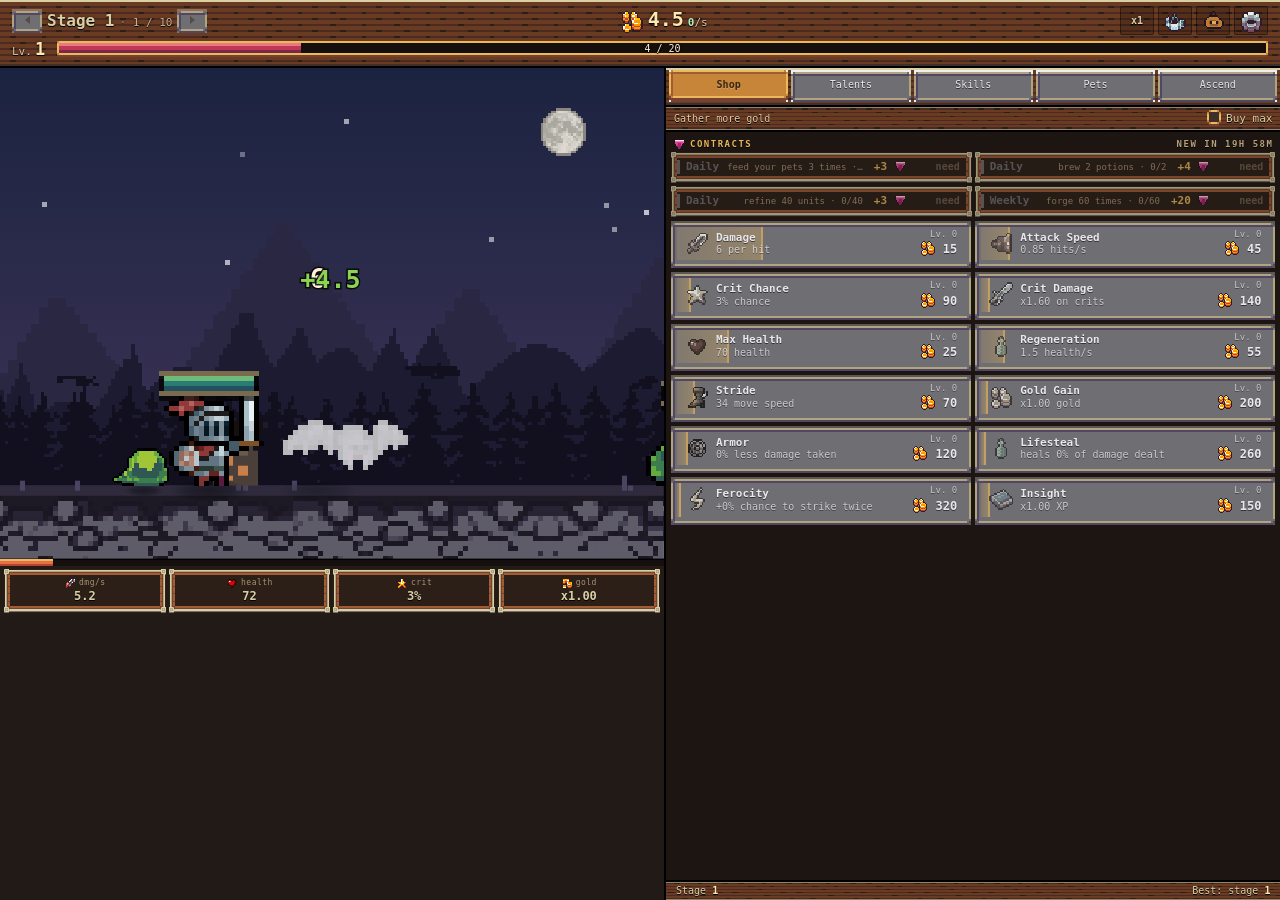
==== little-rpg.html @ afe4a7ee "The privacy policy tells the truth, and now it has a URL The old policy said "we have no servers, th" ====
<!DOCTYPE html>
<html lang="en">
<head>
<meta charset="utf-8">
<meta name="viewport" content="width=device-width, initial-scale=1, viewport-fit=cover, user-scalable=no">
<meta name="theme-color" content="#14121c">
<meta name="description" content="Idle RPG: the hero walks a straight line, kills on its own and clears stages while you buy upgrades, level up and spend skill points.">
<title>Little RPG</title>
<!-- Installable: the manifest names it, the worker keeps it playable with
     no signal. iOS reads its own tags rather than the manifest. -->
<meta name="apple-mobile-web-app-capable" content="yes">
<meta name="mobile-web-app-capable" content="yes">
<meta name="apple-mobile-web-app-status-bar-style" content="black-translucent">
<meta name="apple-mobile-web-app-title" content="Little RPG">
<script>
  // The single-file build runs from file://, where there are no service
  // workers and no manifest: registering there only prints an error at a
  // player who double-clicked an .html to play offline already.
  if ('serviceWorker' in navigator && location.protocol.startsWith('http')) {
    addEventListener('load', () => {
      navigator.serviceWorker.register('sw.js').catch(() => {});
    });
  }
</script>
<link rel="icon" href="[data-uri]" type="image/png">
<style>
/* ============================================================
   Little RPG, an idle auto-battler
   Three bands: UI (top) / Fight (arena) / tabbed panel

   The chrome is Mini Medieval art, not CSS pretending to be it:
   every card, strip, bar and node is a 9-sliced sprite from
   assets/ui/. The palette below is sampled straight out of those
   sprites, so borders and fills agree instead of clashing.
   ============================================================ */

:root {
  /* Mini Medieval palette, sampled from the sprites */
  --wood:      #a15c34;
  --wood-dk:   #764032;
  --wood-dkr:  #402e2b;
  --stone:     #6f6e72;
  --stud:      #aea47e;
  --cream:     #dacea4;
  --gold:      #ebb85b;
  --gold-dp:   #c78539;
  --red:       #e67146;
  --red-dp:    #b74132;
  --crimson:   #7a2849;
  --green:     #6dba79;
  --teal:      #2a7d75;
  --pink:      #e67a84;
  --lime:      #c9c03d;

  /* surfaces: dark end of the same warm ramp */
  --bg:        #221a16;
  --bg-deep:   #120e0c;
  --slate:     #1c1512;
  --slate-2:   #241b16;

  --ink:       #f2e6c8;
  --ink-dim:   #a89272;
  --ink-mute:  #6f5f4c;
  --ink-dark:  #3a2410;   /* text sitting on gold */

  /* pixel scale for the UI art (8px Mini Medieval sprites) */
  --px: 2;
}

* { box-sizing: border-box; margin: 0; padding: 0; }

html, body {
  height: 100%;
  overflow: hidden;
  background: var(--bg-deep);
  color: var(--ink);
  font-family: ui-monospace, "SF Mono", "Cascadia Mono", Menlo, Consolas, monospace;
  font-size: 14px;
  -webkit-text-size-adjust: 100%;
  -webkit-tap-highlight-color: transparent;
}

body { display: flex; justify-content: center; }

#app {
  display: flex;
  flex-direction: column;
  width: 100%;
  max-width: 460px;
  height: 100%;
  height: 100dvh;
  background: var(--bg);
  box-shadow: 0 0 0 1px #000, 0 0 60px #0008;
  overflow: hidden;
}

/* ============================================================
   How the Mini Medieval art is applied

   board.png   frame around every card, sliced 6/6/7/6 WITHOUT `fill`, so the
               element keeps its own background and only the frame and its
               corner studs come from the sprite. `round` tiles the plank
               seam down the rails instead of smearing it.
   button.png  buttons, sliced 3/3/4/3 WITH `fill`: the gold face is part of
               the sprite. button_disabled swaps in for the off state and
               button_pressed for :active.
   wood.png    seamless plank tile, 32px across and repeating every 3px down.
               Always laid under a dark scrim: the raw plank is a light tan
               and small cream text on it reads as mud.
   bar_track   hollow in the middle, so a bar scales to any height and the
               coloured fill sprite inside shows through.
   frame_gem   tree nodes; frame_lit is the same frame with the gems lit, for
               a node that is maxed.
   scroll.png  parchment, sliced 3/5/4/5 WITH `fill`, for explanatory text.

   Every rule below sets these inline rather than sharing a utility class,
   because --px (the pixel scale) differs per element and the border widths
   are derived from it.
   ============================================================ */

/* --- icons (Raven Fantasy strip, 32px each) --- */
.ico {
  --i: 0;
  --n: 96;
  display: inline-block;
  width: 16px;
  height: 16px;
  flex: none;
  background-image: url([data-uri]);
  background-size: calc(var(--n) * 16px) 16px;
  background-position: calc(var(--i) * -16px) 0;
  background-repeat: no-repeat;
  image-rendering: pixelated;
  vertical-align: -3px;
}
.ico--damage        { --i: 0; }
.ico--attack_speed  { --i: 1; }
.ico--crit          { --i: 2; }
.ico--crit_power    { --i: 3; }
.ico--gold          { --i: 4; }
.ico--health        { --i: 5; }
.ico--regen         { --i: 6; }
.ico--stride        { --i: 7; }
.ico--boss          { --i: 8; }
.ico--stage         { --i: 9; }
.ico--book          { --i: 10; }
.ico--shield        { --i: 11; }
.ico--orb           { --i: 12; }
.ico--crown         { --i: 13; }
.ico--torch         { --i: 14; }
.ico--dagger        { --i: 15; }
.ico--bag           { --i: 16; }
.ico--scout         { --i: 17; }
.ico--relic         { --i: 18; }
.ico--it_sword      { --i: 19; }
.ico--it_chest      { --i: 20; }
.ico--it_helm       { --i: 21; }
.ico--it_pants      { --i: 22; }
.ico--it_boot       { --i: 23; }
.ico--it_amulet     { --i: 24; }
.ico--it_ring       { --i: 25; }
.ico--dust          { --i: 26; }
.ico--gear          { --i: 27; }
.ico--bolt          { --i: 28; }
.ico--ore           { --i: 29; }
.ico--bar           { --i: 30; }
.ico--pick          { --i: 31; }
.ico--axe           { --i: 32; }
.ico--rod           { --i: 33; }
.ico--log           { --i: 34; }
.ico--plank         { --i: 35; }
.ico--fish          { --i: 36; }
.ico--gem           { --i: 37; }
.ico--shop          { --i: 38; }
/* the farm and the kitchen, generated in PixelLab and appended to the strip */
.ico--seedling      { --i: 39; }
.ico--hoe           { --i: 40; }
.ico--crate         { --i: 41; }
.ico--cookpot       { --i: 42; }
.ico--stew          { --i: 43; }
.ico--pie           { --i: 44; }
.ico--rations       { --i: 45; }
.ico--jam           { --i: 46; }
/* the night sky, same origin */
.ico--luna          { --i: 47; }
.ico--mercury       { --i: 48; }
.ico--venus         { --i: 49; }
.ico--mars          { --i: 50; }
.ico--jupiter       { --i: 51; }
.ico--saturn        { --i: 52; }
.ico--uranus        { --i: 53; }
.ico--neptune       { --i: 54; }
.ico--telescope     { --i: 55; }
/* the charted constellations */
.ico--sword         { --i: 56; }
.ico--plough        { --i: 57; }
.ico--owl           { --i: 58; }
.ico--anvilstars    { --i: 59; }
.ico--chalice       { --i: 60; }
.ico--river         { --i: 61; }
.ico--twins         { --i: 62; }
.ico--crownstars    { --i: 63; }
/* the jewels and the parade's fitted pieces, one face each */
.ico--jewel_haste   { --i: 64; }
.ico--jewel_plenty  { --i: 65; }
.ico--jewel_springs { --i: 66; }
.ico--jewel_study   { --i: 67; }
.ico--jewel_midas   { --i: 68; }
.ico--jewel_cinders { --i: 69; }
.ico--jewel_tithes  { --i: 70; }
.ico--jewel_echoes  { --i: 71; }
.ico--jewel_crucible{ --i: 72; }
.ico--jewel_feast   { --i: 73; }
.ico--arm_gelhelm   { --i: 74; }
.ico--arm_wingbands { --i: 75; }
.ico--arm_monocle   { --i: 76; }
.ico--arm_collar    { --i: 77; }
.ico--arm_ashcrown  { --i: 78; }
.ico--arm_ribcuirass{ --i: 79; }
.ico--arm_lanterncage{ --i: 80; }
.ico--arm_muzzle    { --i: 81; }
.ico--arm_furnacedoor{ --i: 82; }
.ico--arm_horncaps  { --i: 83; }
.ico--arm_goggles   { --i: 84; }
.ico--arm_pauldrons { --i: 85; }
.ico--arm_honeypot  { --i: 86; }
.ico--arm_buckler   { --i: 87; }
.ico--arm_gauntlets { --i: 88; }
.ico--arm_ironhat   { --i: 89; }
.ico--arm_hornguard { --i: 90; }
.ico--arm_ovenmitts { --i: 91; }
.ico--arm_visor     { --i: 92; }
.ico--arm_harness   { --i: 93; }
.ico--arm_cowl      { --i: 94; }
.ico--arm_coinvest  { --i: 95; }

.ico--lg { width: 24px; height: 24px; background-size: calc(var(--n) * 24px) 24px; background-position: calc(var(--i) * -24px) 0; }
.ico--sm { width: 12px; height: 12px; background-size: calc(var(--n) * 12px) 12px; background-position: calc(var(--i) * -12px) 0; vertical-align: -2px; }

/* ============================================================
   UI: top band, a wooden shelf
   ============================================================ */
.hud {
  flex: none;
  position: relative;
  padding: 3px 8px 4px;
  padding-top: calc(3px + env(safe-area-inset-top));
  display: flex;
  flex-direction: column;
  gap: 2px;
  background-color: var(--wood);
  background-image: linear-gradient(#00000059, #00000059), url([data-uri]);
  background-size: auto, calc(32px * var(--px)) calc(6px * var(--px));
  image-rendering: pixelated;
  box-shadow: inset 0 2px 0 var(--cream), inset 0 -2px 0 var(--wood-dkr);
  border-bottom: 2px solid #000;
}
/* everything written on wood gets a hard shadow so it stays legible */
.hud, .hud * { text-shadow: 0 1px 0 #000, 0 0 3px #0009; }

.hud__row {
  display: flex;
  align-items: center;
  justify-content: space-between;
  gap: 8px;
}

.hud__stage {
  display: flex;
  align-items: center;
  gap: 3px;
}

/* One line, not a stack: "Stage 27 · 3/10". The stack was a whole HUD row. */
.hud__stage-label {
  display: flex;
  align-items: baseline;
  gap: 5px;
  min-width: 0;
  line-height: 1.1;
}
.hud__stage-name {
  font-size: 12px;
  font-weight: 700;
  color: var(--cream);
  white-space: nowrap;
}
.hud__stage-name.is-boss { color: #ffc7b0; }
.hud__stage-sub { font-size: 9px; color: #e2c9a5; opacity: .85; white-space: nowrap; }
.hud__stage-sub::before { content: '· '; opacity: .6; }

/* The steppers are real pack buttons, not glyphs floating on the wood. The
   arrow is drawn with borders rather than typed: U+25B6 renders as a tofu
   box in some monospace stacks, and a shape that small cannot survive a
   font fallback. */
.stepper {
  --px: 2;
  display: grid;
  place-items: center;
  width: 26px;
  height: 21px;
  padding: 0;
  border: 0;
  cursor: pointer;
  border-style: solid;
  border-width: calc(var(--px) * 3px) calc(var(--px) * 3px) calc(var(--px) * 4px);
  border-image-source: url([data-uri]);
  border-image-slice: 3 3 4 3 fill;
  border-image-repeat: stretch;
  image-rendering: pixelated;
}
.stepper::before {
  content: '';
  width: 0;
  height: 0;
  border-top: 4px solid transparent;
  border-bottom: 4px solid transparent;
}
.stepper--prev::before { border-right: 5px solid var(--ink-dark); }
.stepper--next::before { border-left: 5px solid var(--ink-dark); }
.stepper:disabled { border-image-source: url([data-uri]); cursor: default; }
.stepper:disabled::before { opacity: .45; }
.stepper:not(:disabled):active {
  transform: translateY(1px);
  border-image-source: url([data-uri]);
}

/* Gold is the number that runs the game: it keeps the size, and the rate
   sits beside it instead of under it. The stack was the other HUD row. */
.purse {
  display: flex;
  align-items: baseline;
  gap: 4px;
  line-height: 1.05;
  min-width: 0;
}
.purse .ico { align-self: center; }
.purse__now {
  font-size: 15px;
  font-weight: 700;
  color: #ffe9ae;
}
.purse__rate { font-size: 9px; color: #e2c9a5; white-space: nowrap; }
.purse__rate b { color: #b8f0bd; font-weight: 700; }

/* The gem purse doubles as the door to its shop, so it is a button rather
   than a readout. It wears .fed as well, which is the HUD's chip shape, and
   only adds what a button needs: a hit area and a press. Flat on the wood on
   purpose, because a framed button up here would compete with the steppers. */
.gems {
  flex: none;
  padding: 1px 4px 2px;
  font: inherit;
  font-size: 9px;
  color: #ff9ed2;
  cursor: pointer;
  background: #0003;
  border: 1px solid #0006;
  border-radius: 2px;
}
.gems:active { transform: translateY(1px); }

/* A keystone: the node at the end of a branch that wanted the whole branch.
   Gold rail and a lit frame, so it reads as a destination rather than one
   more rung. */
.node--key {
  border-image-source: url([data-uri]);
  box-shadow: 0 0 0 1px #ebb85b55, 0 0 10px #ebb85b22;
}
.node--key.is-locked { box-shadow: none; opacity: .55; }

/* --- gem shop --- */
.wares { display: grid; gap: 6px; }
.ware {
  --px: 1;
  display: grid;
  grid-template-columns: 26px 1fr auto;
  align-items: center;
  gap: 7px;
  padding: 5px 7px 6px;
  font: inherit;
  text-align: left;
  color: var(--ink);
  cursor: pointer;
  background: #2b1f18;
  border-style: solid;
  border-width: calc(var(--px) * 6px) calc(var(--px) * 6px) calc(var(--px) * 7px);
  border-image-source: url([data-uri]);
  border-image-slice: 6 6 7 6;
  border-image-repeat: round;
  image-rendering: pixelated;
}
.ware__name { font-size: 11px; font-weight: 700; color: var(--cream); }
/* What it hands over, filled in live: an hour of gold is a number, not a
   promise, and the number is the only honest way to price it. */
.ware__what { font-size: 9px; line-height: 1.3; color: var(--ink-dim); }
.ware__cost {
  display: flex;
  align-items: center;
  gap: 2px;
  font-size: 11px;
  font-weight: 700;
  color: var(--ink-mute);
  white-space: nowrap;
}
.ware.can-buy .ware__cost { color: #ff9ed2; }
.ware:disabled { cursor: default; opacity: .65; }
.ware:not(:disabled):active { transform: translateY(1px); }

/* Two icon buttons top right: the store, and the gear. Flat on the wood like
   the gem purse -- a framed button up here would compete with the stage
   steppers, and there are only so many things allowed to shout. */
.hud__tools { display: flex; align-items: center; gap: 4px; flex: none; }
.hud__btn {
  display: grid;
  place-items: center;
  width: 26px;
  height: 22px;
  padding: 0;
  border: 1px solid #0006;
  border-radius: 2px;
  background: #0003;
  cursor: pointer;
}
.hud__btn[hidden] { display: none; }
.hud__btn:active { transform: translateY(1px); }
.hud__btn .ico { opacity: .92; }

/* experience bar */
.hud__row--xp { gap: 6px; }
.hud__lvl {
  display: flex;
  align-items: baseline;
  gap: 3px;
  font-size: 9px;
  color: #e2c9a5;
  white-space: nowrap;
}
.hud__lvl b { color: #ffe9ae; font-size: 13px; font-weight: 700; }

.xpbar {
  --px: 2;
  position: relative;
  flex: 1 1 auto;
  height: 11px;
  border-style: solid;
  border-width: calc(var(--px) * 1px) calc(var(--px) * 1px) calc(var(--px) * 2px);
  border-image-source: url([data-uri]);
  border-image-slice: 1 1 2 1;
  border-image-repeat: stretch;
  background: #150f0d;
  image-rendering: pixelated;
}
.xpbar__fill {
  height: 100%;
  width: 0;
  background-image: url([data-uri]);
  background-size: 100% 100%;
  image-rendering: pixelated;
  transition: width .2s linear;
}
.xpbar__text {
  position: absolute;
  inset: 0;
  display: grid;
  place-items: center;
  font-size: 8px;
  color: #ffeede;
  text-shadow: 0 1px 0 #000, 0 0 3px #000;
}

/* ============================================================
   FIGHT: arena
   ============================================================ */
.arena {
  position: relative;
  flex: none;
  height: 28%;
  min-height: 136px;
  background: #0b0a11;
  border-bottom: 2px solid #000;
  overflow: hidden;
}

#stage {
  display: block;
  width: 100%;
  height: 100%;
  image-rendering: pixelated;
  image-rendering: crisp-edges;
}

/* stage progress runs edge to edge along the floor of the arena */
.arena__progress {
  position: absolute;
  left: 0; right: 0; bottom: 0;
  height: 7px;
  background: #150f0d;
  box-shadow: inset 0 1px 0 #000, 0 -1px 0 #0006;
}
.arena__progress-fill {
  height: 100%;
  width: 0;
  background-image: url([data-uri]);
  background-size: 100% 100%;
  image-rendering: pixelated;
  transition: width .18s linear;
}
.arena__progress-fill.is-boss { background-image: url([data-uri]); }

.arena__boss {
  --px: 1;
  position: absolute;
  top: 6px;
  left: 50%;
  transform: translateX(-50%);
  display: flex;
  align-items: center;
  gap: 4px;
  padding: 2px 6px 3px;
  font-size: 12px;
  font-weight: 700;
  color: #ffdccd;
  text-shadow: 0 1px 0 #000;
  background: #2a1210ee;
  border-style: solid;
  border-width: calc(var(--px) * 6px) calc(var(--px) * 6px) calc(var(--px) * 7px);
  border-image-source: url([data-uri]);
  border-image-slice: 6 6 7 6;
  border-image-repeat: round;
  image-rendering: pixelated;
}
.arena__boss[hidden] { display: none; }

.arena__toast {
  --px: 1;
  position: absolute;
  top: 38%;
  left: 50%;
  transform: translate(-50%, -50%);
  padding: 3px 10px 4px;
  font-size: 12px;
  font-weight: 700;
  letter-spacing: .5px;
  color: var(--cream);
  text-shadow: 0 1px 0 #000;
  background: #1a120eee;
  border-style: solid;
  border-width: calc(var(--px) * 6px) calc(var(--px) * 6px) calc(var(--px) * 7px);
  border-image-source: url([data-uri]);
  border-image-slice: 6 6 7 6;
  border-image-repeat: round;
  image-rendering: pixelated;
  pointer-events: none;
  animation: toast .9s ease-out;
  white-space: nowrap;
}
.arena__toast[hidden] { display: none; }
.arena__toast.is-bad { color: #ffbba6; }
@keyframes toast {
  0%   { opacity: 0; transform: translate(-50%, -30%) scale(.9); }
  15%  { opacity: 1; transform: translate(-50%, -50%) scale(1); }
  75%  { opacity: 1; }
  100% { opacity: 0; }
}

/* ============================================================
   Tabbed panel
   ============================================================ */
.panel {
  flex: 1 1 auto;
  min-height: 0;
  display: flex;
  flex-direction: column;
  background: var(--slate);
}

/* The tab row is a wooden shelf holding four pack buttons. */
.tabs {
  flex: none;
  display: grid;
  grid-auto-flow: column;
  /* minmax(max-content, 1fr), NOT 1fr: a 1fr implicit column keeps its
     min-content floor, so eight tabs in a 340px panel OVERFLOWED the row
     and clipped "Ascend" off the screen. With the floor spelled out the
     wide panel still shares space evenly, and the narrow one scrolls
     sideways instead of amputating its last two tabs. */
  grid-auto-columns: minmax(max-content, 1fr);
  overflow-x: auto;
  overscroll-behavior-x: contain;
  scrollbar-width: none;
  gap: 3px;
  padding: 2px 3px 3px;
  background-color: var(--wood);
  background-image: linear-gradient(#00000059, #00000059), url([data-uri]);
  background-size: auto, calc(32px * var(--px)) calc(6px * var(--px));
  image-rendering: pixelated;
  box-shadow: inset 0 2px 0 var(--cream), inset 0 -2px 0 var(--wood-dkr);
  border-bottom: 2px solid #000;
}
.tab {
  --px: 2;
  position: relative;
  padding: 2px 1px 3px;
  border: 0;
  font: inherit;
  font-size: 9px;
  letter-spacing: 0;
  color: #e9e6ef;
  text-shadow: 0 1px 0 #0009;
  cursor: pointer;
  border-style: solid;
  border-width: calc(var(--px) * 3px) calc(var(--px) * 3px) calc(var(--px) * 4px);
  border-image-source: url([data-uri]);
  border-image-slice: 3 3 4 3 fill;
  border-image-repeat: stretch;
  image-rendering: pixelated;
}
.tab[hidden] { display: none; }
.tab.is-on {
  color: var(--ink-dark);
  font-weight: 700;
  text-shadow: 0 1px 0 #fff3;
  border-image-source: url([data-uri]);
}
.tab.is-on:active { transform: translateY(1px); border-image-source: url([data-uri]); }
.tab:not(.is-on):active { transform: translateY(1px); }

.pip {
  display: inline-block;
  width: 5px;
  height: 5px;
  margin-left: 4px;
  background: var(--red);
  box-shadow: 0 0 0 1px #000, 0 0 5px var(--red);
  vertical-align: 2px;
  animation: pulse 1.6s ease-in-out infinite;
}
.pip[hidden] { display: none; }
.pip--gold { background: var(--gold); box-shadow: 0 0 0 1px #000, 0 0 5px var(--gold); }
@keyframes pulse { 50% { opacity: .3; } }

/* On a tab or a segment the pip rides the corner instead of the text. Inline
   it costs 9px of label, which is the difference between a five-button row
   holding one line and growing to two on a 360px phone. */
.tab .pip, .segmented button .pip {
  position: absolute;
  /* Up on the frame itself, clear of the text zone: six tabs squeeze the
     label right up to the corner, and a pip inside the face would sit on
     the last letter of "Talents" at 360px. Negative top only: sideways it
     stays inside the box, or it would count as horizontal overflow. */
  top: -4px;
  right: 1px;
  width: 4px;
  height: 4px;
  margin: 0;
  vertical-align: 0;
}

.pane {
  display: none;
  flex: 1 1 auto;
  min-height: 0;
  flex-direction: column;
}
.pane.is-on { display: flex; }

/* section headers ride on a thin plank */
.pane__head {
  flex: none;
  display: flex;
  align-items: center;
  justify-content: space-between;
  gap: 8px;
  padding: 3px 8px 4px;
  background-color: var(--wood);
  background-image: linear-gradient(#00000059, #00000059), url([data-uri]);
  background-size: auto, calc(32px * var(--px)) 100%;
  background-repeat: repeat, repeat-x;
  image-rendering: pixelated;
  border-bottom: 2px solid #000;
}
.pane__head, .pane__head * { text-shadow: 0 1px 0 #000; }
.pane__hint { font-size: 10px; color: #e2c9a5; }
.pane__points { font-size: 11px; color: var(--cream); white-space: nowrap; margin-left: auto; }
.pane__head .link[hidden] { display: none; }
.pane__points b { color: #ffe9ae; }
.pane__points.is-relic b { color: #ffe9ae; }

/* explanatory text sits on the parchment scroll from the pack */
.pane__detail {
  --px: 2;
  flex: none;
  margin: 4px 5px 0;
  padding: 3px 9px 4px;
  font-size: 10px;
  line-height: 1.3;
  color: #4a3316;
  border-style: solid;
  border-width: calc(var(--px) * 3px) calc(var(--px) * 5px) calc(var(--px) * 4px);
  border-image-source: url([data-uri]);
  border-image-slice: 3 5 4 5 fill;
  border-image-repeat: stretch;
  image-rendering: pixelated;
}
.pane__detail b { color: #2e1d07; }

.toggle {
  display: flex;
  align-items: center;
  gap: 5px;
  font-size: 11px;
  color: var(--cream);
  cursor: pointer;
  user-select: none;
}
/* real pack checkbox instead of the browser's */
.toggle input {
  appearance: none;
  -webkit-appearance: none;
  width: 14px;
  height: 16px;
  margin: 0;
  flex: none;
  background-image: url([data-uri]);
  background-size: 100% 100%;
  background-repeat: no-repeat;
  image-rendering: pixelated;
  cursor: pointer;
}
.toggle input:checked { background-image: url([data-uri]); }

.segmented { display: flex; gap: 3px; min-width: 0; }
/* seven skills: the switch wraps to a second row where one will not hold */
#skill-switch { flex-wrap: wrap; }
/* The switches that carry three or four segments share the header with a
   points readout and a link, so they share the tighter button too. */
#skill-switch, #tree-switch { flex: 1 1 auto; }
#skill-switch button, #tree-switch button { flex: 1 1 0; min-width: 0; padding: 2px 2px 3px; font-size: 9px; }
.segmented button {
  --px: 2;
  position: relative;
  padding: 2px 9px 3px;
  border: 0;
  font: inherit;
  font-size: 10px;
  color: #e9e6ef;
  text-shadow: 0 1px 0 #0009;
  cursor: pointer;
  border-style: solid;
  border-width: calc(var(--px) * 3px) calc(var(--px) * 3px) calc(var(--px) * 4px);
  border-image-source: url([data-uri]);
  border-image-slice: 3 3 4 3 fill;
  border-image-repeat: stretch;
  image-rendering: pixelated;
}
.segmented button.is-on {
  color: var(--ink-dark);
  font-weight: 700;
  text-shadow: 0 1px 0 #fff3;
  border-image-source: url([data-uri]);
}

/* Stat strip: four studded plaques. Deliberately NOT on wood, because the
   tab row right above it already is, and three plank bands stacked read as
   noise. Dark here lets the plaques read as plaques. */
/* Portrait keeps the old three-band stack exactly: `display: contents` means
   the wrapper is not a box at all and the arena and statbar are still direct
   children of #app. Landscape turns it into the left column. */
.stage-col { display: contents; }

.statbar {
  --px: 1;
  flex: none;
  display: grid;
  grid-template-columns: repeat(4, 1fr);
  gap: 3px;
  padding: 3px 4px 4px;
  background: var(--slate-2);
  border-bottom: 2px solid #000;
}
.statbar > div {
  padding: 2px 1px 3px;
  text-align: center;
  min-width: 0;
  background: #2b1f18;
  border-style: solid;
  border-width: calc(var(--px) * 6px) calc(var(--px) * 6px) calc(var(--px) * 7px);
  border-image-source: url([data-uri]);
  border-image-slice: 6 6 7 6;
  border-image-repeat: round;
  image-rendering: pixelated;
}
.statbar dt {
  display: flex;
  align-items: center;
  justify-content: center;
  gap: 3px;
  font-size: 8px;
  letter-spacing: .5px;
  color: var(--ink-dim);
  white-space: nowrap;
}
.statbar dd {
  font-size: 12px;
  font-weight: 700;
  color: var(--cream);
  text-shadow: 0 1px 0 #000;
  white-space: nowrap;
  overflow: hidden;
  text-overflow: ellipsis;
}

/* --- tab 1: upgrade shop --- */
.shop {
  flex: 1 1 auto;
  min-height: 0;
  overflow-y: auto;
  overscroll-behavior: contain;
  -webkit-overflow-scrolling: touch;
  list-style: none;
  padding: 4px 5px;
  display: grid;
  gap: 4px;
  align-content: start;
}

/* --- the cosmos: a sky you scroll sideways --------------------------- */
/* Each catalog is one row of card portraits joined by little arrows;
   overflow-x is the point -- the sky is wider than any panel. */
.skyline {
  display: flex;
  align-items: center;
  gap: 2px;
  overflow-x: auto;
  padding: 10px 6px 12px;
  scrollbar-width: thin;
  scrollbar-color: var(--wood-dk) transparent;
}
.skyline::-webkit-scrollbar { height: 6px; }
.skyline::-webkit-scrollbar-thumb { background: var(--wood-dk); }
/* display:flex beats the UA's [hidden] rule; say it explicitly */
.skyline[hidden] { display: none; }

.pcard {
  flex: 0 0 auto;
  width: 126px;
  display: grid;
  justify-items: center;
  gap: 3px;
  padding: 9px 6px 7px;
  font: inherit;
  color: var(--ink);
  cursor: pointer;
  background: #171322;   /* night sky behind the portrait */
  border-style: solid;
  border-width: 6px 6px 7px;
  border-image-source: url([data-uri]);
  border-image-slice: 6 6 7 6;
  border-image-repeat: round;
  image-rendering: pixelated;
}
.pcard:not(:disabled):active { transform: translateY(1px); }
.pcard.is-watching { background: #221c31; }
.pcard.is-done { cursor: default; }
.pcard.is-locked { cursor: default; filter: grayscale(.8); opacity: .55; }

/* The portrait: the same icon strip, blown up to 64px and kept pixelated.
   Rides the .ico var(--i)/var(--n) machinery at a bigger cell. */
.pbody {
  width: 64px;
  height: 64px;
  background-size: calc(var(--n) * 64px) 64px;
  background-position: calc(var(--i) * -64px) 0;
}
.pcard__name { font-size: 11px; font-weight: 700; color: var(--accent, var(--cream)); }
.pcard__what {
  font-size: 9px;
  color: var(--ink-dim);
  text-align: center;
  min-height: 22px;
}
.pcard__meter { width: 100%; height: 3px; background: #150f0d; }
.pcard__meter i { display: block; height: 100%; width: 0%; background: var(--accent, var(--gold)); }
.pcard__state { font-size: 10px; font-weight: 700; color: var(--ink-mute); white-space: nowrap; }
.pcard.is-watching .pcard__state { color: var(--gold); }
.pcard.is-done .pcard__state { color: #6dba79; }

.pcard__link { flex: 0 0 auto; padding: 0 3px; font-weight: 700; color: #b9a17a; }

/* The speed toggle wears its state as its label: x1 quiet, x2/x3 gold. */
.hud__btn--speed {
  width: auto;
  min-width: 26px;
  padding-inline: 4px;
  font: inherit;
  font-size: 10px;
  font-weight: 700;
  color: var(--cream);
}
.hud__btn--speed.is-on { color: var(--gold); }

/* The contract board rides at the top of the shop list and scrolls with it.
   The shop turns multi-column on wide panels, so anything that is not an
   upgrade row must span the whole track list -- as a plain cell it becomes
   the widest thing in column one and squeezes every other column. */
.quests { display: grid; gap: 4px; grid-column: 1 / -1; }
.sect--quests { display: flex; align-items: center; gap: 4px; margin: 2px 2px 0; }
.quests__next { margin-left: auto; font-style: normal; font-size: 9px; color: #b9a17a; }
.quest.is-done { opacity: .55; }

/* A path card carries four trade-off clauses; two abreast clips them, so
   the list stays one column even where .keys goes to two. */
#path-list { grid-template-columns: 1fr; }
.pathrow { grid-template-columns: auto minmax(0, 1fr) 46px; }
.pathrow .key__what { white-space: normal; }

/* Contract and enchant rows carry sentences where the keys carry counts:
   the text cell takes the slack and ellipsizes, because `auto` would size
   the column to the sentence and stretch the whole shop past the panel. */
.quest, .ench { grid-template-columns: auto minmax(0, 1fr) auto 46px; }
.quest .key__what, .ench .key__what { overflow: hidden; text-overflow: ellipsis; }

/* Shelf headers: the six upgrades a rebirth unlocks (and the three an
   awakening does) announce where they came from. Hidden with their shelf. */
.shop__shelf {
  grid-column: 1 / -1;
  margin-top: 4px;
  font-size: 9px;
  font-weight: 700;
  letter-spacing: .08em;
  text-transform: uppercase;
  color: #b9a17a;
  border-bottom: 1px solid #00000055;
  padding: 2px 2px 3px;
}
.shop__shelf[hidden] { display: none; }

/* Upgrade button: 9-sliced from the pack, on the thin frame (--px:2) so more
   rows fit without losing the pack's look. */
.up {
  --px: 2;
  position: relative;
  display: grid;
  grid-template-columns: 24px 1fr auto;
  align-items: center;
  gap: 7px;
  width: 100%;
  padding: 2px 8px 3px;
  text-align: left;
  font: inherit;
  color: var(--ink-dark);
  cursor: pointer;
  overflow: hidden;
  border-style: solid;
  border-width: calc(var(--px) * 3px) calc(var(--px) * 3px) calc(var(--px) * 4px);
  border-image-source: url([data-uri]);
  border-image-slice: 3 3 4 3 fill;
  border-image-repeat: stretch;
  image-rendering: pixelated;
}
.up:active:not(:disabled) {
  transform: translateY(1px);
  border-image-source: url([data-uri]);
}
.up:disabled {
  cursor: default;
  color: #eae7ee;
  text-shadow: 0 1px 0 #00000088;
  border-image-source: url([data-uri]);
}
.up:disabled .up__effect { opacity: .75; }
.up:focus-visible { outline: 2px solid var(--gold); outline-offset: 2px; }

/* How far off the next level is. Without it a grey row only says "no", and
   you cannot tell whether that means one second or two minutes. */
.up__meter {
  position: absolute;
  inset: 0;
  width: 0;
  background: linear-gradient(90deg, #ebb85b26, #ebb85b4d);
  border-right: 2px solid #ebb85b99;
  transition: width .25s ease-out;
  pointer-events: none;
}
.up:not(:disabled) .up__meter { display: none; }

.up__icon, .up__body, .up__buy { position: relative; }

.up__icon { width: 24px; height: 24px; display: grid; place-items: center; }
.up:disabled .up__icon { filter: grayscale(.85) opacity(.7); }

.up__body { min-width: 0; }
.up__name {
  display: block;
  font-size: 11px;
  font-weight: 700;
  line-height: 1.25;
  white-space: nowrap;
  overflow: hidden;
  text-overflow: ellipsis;
}
.up__effect {
  display: block;
  font-size: 10px;
  line-height: 1.15;
  opacity: .8;
  white-space: nowrap;
  overflow: hidden;
  text-overflow: ellipsis;
}

.up__buy { text-align: right; line-height: 1.25; flex: none; }
.up__lvl { display: block; font-size: 9px; opacity: .72; }
.up__cost { display: block; font-size: 12px; font-weight: 700; white-space: nowrap; }
.up--max .up__cost { color: #4b3a12; }

/* Best power per coin among what is affordable. The star sits next to the
   name so it does not fight the level, which lives in the opposite corner. */
.up--best .up__name::before {
  content: '★ ';
  color: #7a4f05;
  text-shadow: 0 0 6px #fff6;
}
.up--best { box-shadow: 0 0 0 1px #fff5, 0 0 10px -2px var(--gold); }

/* little pop on purchase */
.up.is-bought { animation: bought .32s ease-out; }
@keyframes bought {
  0%   { filter: brightness(1.6) saturate(1.3); transform: scale(1.015); }
  100% { filter: none; transform: none; }
}

/* --- tab 2: trees --- */
.tree-scroll {
  flex: 1 1 auto;
  overflow-y: auto;
  overscroll-behavior: contain;
  -webkit-overflow-scrolling: touch;
  padding: 4px 5px 10px;
  /* NOT min-height: 0. A tree shares its pane with panels that pin their own
     height, and as the only flexible child it swallows every shortfall. This
     floor is what guarantees the branch headers plus a whole first node stay
     reachable; whatever sits above it has to yield instead. */
  min-height: 132px;
}
.tree-scroll[hidden] { display: none; }

/* Nodes are the pack's gem frames: empty is the plain gold frame, invested
   lights the gems, full swaps to the bright frame. */
.node {
  --px: 1;
  position: relative;
  width: 100%;
  display: flex;
  flex-direction: column;
  align-items: center;
  gap: 1px;
  padding: 1px;
  background: #241b16;
  font: inherit;
  color: var(--ink-dim);
  cursor: pointer;
  border-style: solid;
  border-width: calc(var(--px) * 6px) calc(var(--px) * 6px) calc(var(--px) * 7px);
  border-image-source: url([data-uri]);
  border-image-slice: 6 6 7 6;
  border-image-repeat: stretch;
  image-rendering: pixelated;
  filter: saturate(.35) brightness(.8);
}
.node__rank {
  font-size: 9px;
  font-weight: 700;
  color: var(--ink-mute);
}

/* invested */
.node.is-ranked {
  background: #33251a;
  color: var(--ink);
  filter: none;
}
.node.is-ranked .node__rank { color: var(--gold); }
.node.is-full {
  background: #3d2c1c;
  border-image-source: url([data-uri]);
}
.node.is-full .node__rank::after { content: ' ✓'; }

/* affordable right now, pulses gently to draw the eye */
.node.can-buy { filter: none; animation: nodeGlow 1.8s ease-in-out infinite; }
@keyframes nodeGlow {
  50% { box-shadow: 0 0 12px -3px var(--accent); }
}

/* locked */
.node:disabled { cursor: default; }
.node.is-locked { opacity: .4; filter: grayscale(1) brightness(.7); }
.node.is-locked .ico { filter: grayscale(1); }

.node__cost {
  display: block;
  font-size: 9px;
  color: var(--gold);
  white-space: nowrap;
}
.node:disabled .node__cost { color: var(--ink-mute); }

/* --- the talent web ---
   A lattice, not a list. The nodes are a CSS grid and the wires are one SVG
   stretched over the same box; the track sizes and the wire coordinates both
   come from the weights in skilltree.js, which is the only reason a wire
   lands on a node centre at every size. Do not size a track here. */
.web {
  position: relative;
  display: grid;
  /* grid-template-columns/rows are set from the data, in buildWeb() */
  /* Both bounds scale with how wide the web actually is (`--w`, in track
     units): a cell has to stay wider than the 24px icon plus its frame, and
     a four-wide web should not be stretched to the width of a seven-wide
     one. Under the floor it scrolls sideways rather than shrinking into
     confetti. Height is taken from the pane when the pane has it, and
     scrolls when it does not. */
  --w: 7.8;
  width: 100%;
  min-width: calc(var(--w) * 40px);
  max-width: calc(var(--w) * 78px);
  height: 100%;
  /* 176, and it is arithmetic rather than taste: five rows weighted
     1/.72/1/.72/1 put a lane row at 39.6px, a node is capped to its cell, and
     the .8 frame leaves 29px inside for a 24px icon. Under this the icon
     starts eating its own frame. */
  min-height: 176px;
  max-height: 470px;
  /* `margin: auto` and not `align-items: center` on the scroller: centring a
     flex item that overflows makes its top unreachable, and a web that does
     not fit is exactly when you need to scroll to the top of it. */
  margin: auto;
}
.tree-scroll { display: flex; overflow-x: auto; }

.web__wires {
  position: absolute;
  inset: 0;
  z-index: 0;
  width: 100%;
  height: 100%;
  pointer-events: none;
}
/* Unlit, but not invisible: the shape of the web is the information, and a
   road you have not walked still has to read as a road. */
.web__wire {
  stroke: #55402c;
  stroke-width: 3;
  stroke-linecap: round;
}
/* one end bought: a door you can walk through next */
.web__wire.is-open { stroke: #8d6f45; }
/* both ends bought: a road you have already travelled */
.web__wire.is-on {
  stroke: var(--gold);
  stroke-width: 4;
  filter: drop-shadow(0 0 3px #ebb85b);
}

.web__lane {
  --accent: var(--gold);
  align-self: center;
  justify-self: center;
  max-width: 100%;
  overflow: hidden;
  font-size: 8px;
  font-weight: 700;
  letter-spacing: .5px;
  text-transform: uppercase;
  text-align: center;
  color: var(--accent);
  text-shadow: 0 1px 0 #000, 0 0 4px #000;
}

.node--web {
  /* A thinner frame: at web sizes the 6px one ate the icon. */
  --px: .8;
  position: relative;
  z-index: 1;
  place-self: center;
  width: min(100%, 62px);
  height: min(100%, 62px);
  justify-content: center;
  gap: 0;
  padding: 0;
}
/* The count rides ON the frame instead of under the icon: stacking them cost
   a row of height the third lane needed. */
.node--web .node__rank,
.node--web .node__cost {
  position: absolute;
  left: 50%;
  transform: translateX(-50%);
  padding: 0 2px;
  font-size: 8px;
  line-height: 1.35;
  white-space: nowrap;
  background: #14100dd9;
  box-shadow: 0 0 0 1px #00000080;
}
.node--web .node__rank { bottom: -1px; }
/* Relics and souls have a price as well as a count. One rides each rail. */
.node--web .node__cost { top: -1px; }
/* A crossing is the price of changing lanes, so it should not read as one
   more rung of the lane it happens to sit beside: smaller, and its own
   colour. */
.node--cross {
  --accent: #9d8fb8;
  width: min(100%, 46px);
  height: min(100%, 46px);
}
.node--cross .ico--lg {
  width: 16px; height: 16px;
  background-size: calc(var(--n) * 16px) 16px;
  background-position: calc(var(--i) * -16px) 0;
}
.node--cross.is-ranked .node__rank { color: #c9b8e0; }

/* --- tab 3: gathering skills --- */
.skillbar {
  flex: none;
  display: flex;
  align-items: center;
  gap: 8px;
  padding: 4px 8px;
  background: var(--slate-2);
  border-bottom: 2px solid #000;
}
.skillbar .xpbar { flex: 1 1 auto; height: 15px; }
.skillbar .pane__points { margin: 0; font-size: 10px; }
.equip[hidden] { display: none; }
.stock[hidden], .mine-tools[hidden] { display: none; }

/* Smithing has no line and no tool, so the panel shows what it does to the
   forge instead of a sack of resources. */
/* The Skills pane stacks a panel and a tree in one flex column, and the tree
   used to be the only flexible child, so it absorbed every shortfall: on
   Smithing the workshop pinned 209px of keys and odds and squeezed the tree
   to 44px, three branch headers with no reachable node and points sitting
   unspent. The rule now is the other way round. Panels above the tree yield
   first and scroll themselves; the tree keeps a floor nothing can squeeze it
   under. */
.workshop {
  flex: 0 1 auto;
  min-height: 0;
  overflow-y: auto;
  overscroll-behavior: contain;
  display: grid;
  gap: 5px;
  padding: 5px;
  align-content: start;
}
.workshop[hidden] { display: none; }
.workshop .odds { border-top: 0; border-radius: 0; }
.workshop .facts { --px: 1; }
.foot-note {
  flex: none;
  padding: 4px 10px 6px;
  font-size: 10px;
  line-height: 1.35;
  color: var(--ink-dim);
  background: var(--slate-2);
}
.foot-note b { color: var(--gold); }
/* Section label. The keys list is the one thing in this panel you act on,
   and unlabelled under a stats table nobody found it. */
.sect {
  display: flex;
  align-items: center;
  gap: 5px;
  font-size: 9px;
  font-weight: 700;
  letter-spacing: 1.5px;
  text-transform: uppercase;
  color: var(--gold);
  text-shadow: 0 1px 0 #000;
  margin: 2px 2px -2px;
}
.keys { display: grid; gap: 3px; }
.keys[hidden] { display: none; }
/* Four stones with full bills do not share a row: the id outranks the
   wide-panel two-column rule on purpose. */
#jewel-list { grid-template-columns: 1fr; }
.key { grid-template-columns: auto 1fr auto 44px; --ore: var(--gold); }
.key__what { font-size: 9px; color: var(--ink-dim); text-align: right; white-space: nowrap; }
.key .ore__have b { color: var(--gold); }

/* Contextual action pinned to the floor of the arena. It sits above the
   progress bar because it is the one thing in the arena you can press. */
.arena__act {
  position: absolute;
  left: 0; right: 0;
  bottom: 11px;
  display: flex;
  justify-content: center;
  gap: 6px;
  pointer-events: none;
}
.arena__act[hidden] { display: none; }
.act-btn {
  --px: 2;
  pointer-events: auto;
  padding: 3px 12px 4px;
  border: 0;
  font: inherit;
  font-size: 11px;
  font-weight: 700;
  letter-spacing: .5px;
  color: var(--ink-dark);
  text-shadow: 0 1px 0 #fff3;
  cursor: pointer;
  white-space: nowrap;
  border-style: solid;
  border-width: calc(var(--px) * 3px) calc(var(--px) * 3px) calc(var(--px) * 4px);
  border-image-source: url([data-uri]);
  border-image-slice: 3 3 4 3 fill;
  border-image-repeat: stretch;
  image-rendering: pixelated;
  animation: actIn .25s ease-out;
}
.act-btn[hidden] { display: none; }
.act-btn:active { transform: translateY(1px); border-image-source: url([data-uri]); }
.act-btn--out {
  color: #e9e6ef;
  text-shadow: 0 1px 0 #0009;
  border-image-source: url([data-uri]);
}
/* The bet button: same chrome, blood in the letters. */
.act-btn--blood {
  color: #7a1d24;
  text-shadow: 0 1px 0 #ffffff33;
}
@keyframes actIn {
  from { opacity: 0; transform: translateY(4px); }
}

/* The equip button is the whole tradeoff of slice 2, so it gets to look like
   a decision: gold and raised when it is a choice, sunken when it is already
   in your hand. */
.equip {
  --px: 2;
  flex: none;
  display: flex;
  align-items: center;
  gap: 5px;
  padding: 3px 8px 4px;
  border: 0;
  font: inherit;
  font-size: 10px;
  font-weight: 700;
  color: var(--ink-dark);
  text-shadow: 0 1px 0 #fff3;
  cursor: pointer;
  white-space: nowrap;
  border-style: solid;
  border-width: calc(var(--px) * 3px) calc(var(--px) * 3px) calc(var(--px) * 4px);
  border-image-source: url([data-uri]);
  border-image-slice: 3 3 4 3 fill;
  border-image-repeat: stretch;
  image-rendering: pixelated;
}
.equip:not(:disabled):active { transform: translateY(1px); border-image-source: url([data-uri]); }
.equip.is-on {
  cursor: default;
  color: #e9e6ef;
  text-shadow: 0 1px 0 #0009;
  border-image-source: url([data-uri]);
}

/* Well Fed, in the HUD next to the level. */
.fed {
  display: flex;
  align-items: center;
  gap: 3px;
  font-size: 9px;
  color: #b8f0bd;
  white-space: nowrap;
}
.fed[hidden] { display: none; }
.fed b { font-size: 11px; font-weight: 700; }
.xpbar__fill--ore { background-image: url([data-uri]); }

/* One row per ore: what is in the sack, what it smelts to, and the button
   that does it. The left rail carries the ore's own colour, the same way a
   forge slot carries its rarity. */
/* Yields before the tree does, same rule as .workshop above it. */
.stock {
  flex: 0 1 auto;
  min-height: 0;
  overflow-y: auto;
  overscroll-behavior: contain;
  display: grid;
  gap: 3px;
  padding: 4px 5px 0;
  align-content: start;
}
.ore {
  --ore: var(--stone);
  --px: 1;
  position: relative;
  display: grid;
  grid-template-columns: 1fr auto auto 46px;
  align-items: center;
  gap: 8px;
  padding: 2px 6px 3px 9px;
  font: inherit;
  color: var(--ink);
  cursor: pointer;
  background: #2b1f18;
  border-style: solid;
  border-width: calc(var(--px) * 6px) calc(var(--px) * 6px) calc(var(--px) * 7px);
  border-image-source: url([data-uri]);
  border-image-slice: 6 6 7 6;
  border-image-repeat: round;
  image-rendering: pixelated;
}
.ore[hidden] { display: none; }
.ore::before {
  content: '';
  position: absolute;
  left: 0; top: 2px; bottom: 2px;
  width: 3px;
  background: var(--ore);
}
.ore__name { font-size: 11px; font-weight: 700; color: var(--ore); text-align: left; }
.ore__have { font-size: 11px; color: var(--ink-dim); white-space: nowrap; }
.ore__have b { color: var(--cream); font-weight: 700; margin-left: 3px; }
/* The right-hand word: a verb on the benches, the rate on the ledger. */
.ore__smelt {
  font-size: 10px;
  font-weight: 700;
  text-align: right;
  color: var(--ink-mute);
}
.ore.can-smelt .ore__smelt { color: var(--gold); }
.ore:disabled { cursor: default; opacity: .7; }
.ore:not(:disabled):active { transform: translateY(1px); }
/* The stock list is a ledger, not a bench: nothing here takes a tap. */
.ore--ledger { cursor: default; }
.ore--ledger:active { transform: none; }

/* The expedition desk: three pickers, a send, and the pets on the road. */
.trips { display: flex; flex-direction: column; gap: 5px; padding: 5px; min-height: 0; overflow-y: auto; }
.trips[hidden] { display: none; }
.trips select {
  flex: 1 1 0;
  min-width: 0;
  padding: 3px 4px;
  font: inherit;
  font-size: 10px;
  color: var(--cream);
  background: #241a14;
  border: 1px solid #4a3626;
  border-radius: 3px;
}
.trips select:focus-visible { outline: 2px solid var(--gold); }
#trip-go { flex: 0 0 auto; }

/* The bestiary wears its subjects' own faces, pixel for pixel. */
.hunt__thumb {
  width: 18px;
  height: 18px;
  vertical-align: -5px;
  margin-right: 2px;
  image-rendering: pixelated;
}

/* Same story one level down: the name cell of an armor row has to be
   allowed to shrink, or it sets the width of the whole two-column list. */
#petarmor-list .ore { grid-template-columns: minmax(0, 1fr) auto auto 46px; }
#petarmor-list .ore__name { overflow: hidden; white-space: nowrap; text-overflow: ellipsis; }

/* The piece on top, its wearer under it, neither allowed to tangle. */
.armor__who {
  display: block;
  font-size: 9px;
  font-style: normal;
  font-weight: 400;
  color: var(--ink-dim);
}

.mine-tools { flex: none; padding: 4px 5px; }
.mine-tools .slot { grid-template-columns: 26px 1fr auto; }
.mine-tools .slot__cost .ico { margin-right: 2px; }
.mine-tools .slot__cost { display: flex; align-items: center; gap: 6px; font-size: 10px; }

/* --- tab 5: pets --- */
.pets {
  flex: 1 1 auto;
  min-height: 0;
  overflow-y: auto;
  overscroll-behavior: contain;
  padding: 5px;
  display: grid;
  gap: 5px;
  align-content: start;
}
/* A pet is a studded board like an ore row; the accent rail is its colour
   and the thumbnail is the pack sprite itself, not an icon standing in. */
.pet {
  --accent: var(--stone);
  --px: 1;
  position: relative;
  display: grid;
  grid-template-columns: 30px 1fr auto;
  align-items: center;
  gap: 7px;
  padding: 4px 6px 5px 10px;
  background: #2b1f18;
  border-style: solid;
  border-width: calc(var(--px) * 6px) calc(var(--px) * 6px) calc(var(--px) * 7px);
  border-image-source: url([data-uri]);
  border-image-slice: 6 6 7 6;
  border-image-repeat: round;
  image-rendering: pixelated;
}
.pet::before {
  content: '';
  position: absolute;
  left: 0; top: 2px; bottom: 2px;
  width: 3px;
  background: var(--accent);
}
.pet.is-locked { opacity: .55; }
.pet.is-locked .pet__thumb { filter: grayscale(1) brightness(.6); }

.pet__thumb { width: 26px; height: 26px; image-rendering: pixelated; }
.pet__body { min-width: 0; }
.pet__name {
  display: block;
  font-size: 11px;
  font-weight: 700;
  color: var(--accent);
  text-shadow: 0 1px 0 #000;
  white-space: nowrap;
  overflow: hidden;
  text-overflow: ellipsis;
}
.pet__name em { font-style: normal; font-size: 9px; color: var(--cream); margin-left: 4px; }
.pet__effect {
  display: block;
  font-size: 9px;
  line-height: 1.25;
  color: var(--ink-dim);
}
.pet__effect b { color: var(--cream); }

.pet__feed { justify-content: center; font-size: 9px; padding: 2px 6px 3px; }
.pet__feed[hidden] { display: none; }
.pet__feed:disabled { cursor: default; }
.pet__fish { opacity: .8; }
.pet__feed.can-buy { animation: nodeGlow 1.8s ease-in-out infinite; }

/* Feed on top, walk below: the whole action column stays one tap wide.
   The fitted piece is FORGED on the forge tab, where the bars live. */
.pet__acts { display: flex; flex-direction: column; gap: 2px; align-items: stretch; }
.pet__walk { justify-content: center; font-size: 9px; padding: 2px 6px 3px; }
.pet__walk[hidden] { display: none; }
.pet__walk:disabled { cursor: default; }
.pet__walk.is-on { color: var(--gold); }

/* --- the Hall of Ancestors: pet boards wearing a ghost --- */
/* The portrait is the hero's own idle frame, tinted in code; the glow and
   the translucency are what read as "spirit" rather than "another knight". */
.spirit__thumb {
  opacity: .82;
  filter: drop-shadow(0 0 3px var(--accent));
}
.spirit.is-locked .spirit__thumb { filter: grayscale(1) brightness(.5); }
.spirit__locked { display: block; }
.spirit__locked[hidden] { display: none; }

/* The receipt under the chore: what the kept row pays right now. */
.spirit__gain { display: block; color: var(--accent); }
.spirit__gain[hidden] { display: none; }

/* A native select, dressed like the boards around it. Native on purpose:
   the picker a phone opens for it beats anything hand-rolled here. */
.spirit__task {
  display: block;
  max-width: 100%;
  margin-top: 1px;
  font: inherit;
  font-size: 10px;
  color: var(--cream);
  background: #201826;
  border: 1px solid #4a4258;
  border-radius: 4px;
  padding: 2px 4px;
}
.spirit__task[hidden] { display: none; }
.spirit__task:focus-visible { outline: 2px solid var(--accent); }

.spirit__up[hidden] { display: none; }

/* --- Omniscience: the ledger inside the Cosmos tab --- */
.omni {
  flex: 1 1 auto;
  min-height: 0;
  overflow-y: auto;
  overscroll-behavior: contain;
  align-content: start;
}
.omni[hidden] { display: none; }
.omni-row { cursor: default; grid-template-columns: auto minmax(0, 1fr) auto 44px; }
.omni-row .key__what { overflow: hidden; text-overflow: ellipsis; white-space: nowrap; }
.omni-row .ore__smelt { color: var(--gold); }
/* the little word that says "this is a record, not your pocket" */
.omni__tag { font-weight: 400; color: var(--ink-dim); font-size: 9px; }

/* --- the boards: three leagues, two ladders, one modal --- */
.segmented--ranks { margin: 4px 0 2px; }
.segmented--ranks button { flex: 1 1 0; min-width: 0; }
/* the league this save competes in wears gold even when not selected */
.segmented--ranks button.is-mine:not(.is-on) { color: var(--gold); }

.ranklist { display: grid; gap: 2px; margin: 6px 0; }
.rank {
  display: grid;
  grid-template-columns: 30px minmax(0, 1fr) auto;
  gap: 6px;
  align-items: center;
  font-size: 11px;
  padding: 3px 6px;
  background: #0003;
  border-radius: 3px;
}
.rank b { color: var(--gold); }
.rank__name { overflow: hidden; text-overflow: ellipsis; white-space: nowrap; }
.rank__value { color: var(--cream); white-space: nowrap; }
.rank.is-me { outline: 1px solid var(--gold); background: #3a2d17; }
.rank--empty { grid-template-columns: 1fr; text-align: center; color: var(--ink-dim); }

.rank-name {
  flex: 1 1 auto;
  min-width: 0;
  font: inherit;
  font-size: 11px;
  color: var(--cream);
  background: #201826;
  border: 1px solid #4a4258;
  border-radius: 4px;
  padding: 3px 6px;
}
.rank-name:focus-visible { outline: 2px solid var(--gold); }

/* --- tab 4: forge --- */
.forge {
  flex: 1 1 auto;
  min-height: 0;
  overflow-y: auto;
  overscroll-behavior: contain;
  list-style: none;
  padding: 4px 5px;
  display: grid;
  gap: 4px;
  align-content: start;
}

/* Each slot is a studded board; the rarity shows as a colour bar down the
   left edge and in the item name, so the frame stays the pack's. */
.slot {
  --px: 1;
  --rar: var(--stone);
  position: relative;
  display: grid;
  grid-template-columns: 26px 1fr auto;
  align-items: center;
  gap: 8px;
  width: 100%;
  padding: 2px 6px 3px 9px;
  text-align: left;
  font: inherit;
  color: var(--ink);
  cursor: pointer;
  background: #2b1f18;
  border-style: solid;
  border-width: calc(var(--px) * 6px) calc(var(--px) * 6px) calc(var(--px) * 7px);
  border-image-source: url([data-uri]);
  border-image-slice: 6 6 7 6;
  border-image-repeat: round;
  image-rendering: pixelated;
}
.slot::before {
  content: '';
  position: absolute;
  left: 0; top: 2px; bottom: 2px;
  width: 3px;
  background: var(--rar);
  box-shadow: 0 0 6px -1px var(--rar);
}
.slot:active:not(:disabled) { transform: translateY(1px); }
.slot:disabled { cursor: default; opacity: .6; }
.slot:focus-visible { outline: 2px solid var(--gold); outline-offset: 2px; }

.slot__name {
  display: block;
  font-size: 11px;
  font-weight: 700;
  text-shadow: 0 1px 0 #000;
}
.slot__name em {
  font-style: normal;
  font-size: 9px;
  color: var(--rar);
  margin-left: 5px;
}
.slot__effect { display: block; font-size: 10px; color: var(--ink-dim); }
.slot--empty .slot__effect { opacity: .6; }

.slot__cost {
  font-size: 11px;
  font-weight: 700;
  color: var(--cream);
  white-space: nowrap;
}
.slot:disabled .slot__cost { color: var(--ink-mute); }
.slot--maxed .slot__cost { color: var(--gold); }

/* glow when a new item lands */
.slot.is-new { animation: forged .6s ease-out; }
@keyframes forged {
  0%   { box-shadow: 0 0 0 0 var(--rar); filter: brightness(1.8); }
  100% { box-shadow: 0 0 0 14px transparent; filter: none; }
}

.odds {
  flex: none;
  display: grid;
  /* One row of however many rarities there are. It was `repeat(5, 1fr)`,
     which wrapped the moment Mythic joined the ladder. */
  grid-auto-flow: column;
  grid-auto-columns: 1fr;
  padding: 3px 4px 4px;
  gap: 3px;
  background-color: var(--wood);
  background-image: linear-gradient(#00000059, #00000059), url([data-uri]);
  background-size: auto, calc(32px * var(--px)) 100%;
  background-repeat: repeat, repeat-x;
  image-rendering: pixelated;
  border-top: 2px solid #000;
}
.odds > div { padding: 2px 1px 3px; background: #1f1712cc; text-align: center; box-shadow: 0 0 0 1px #00000066; }
.odds dt { font-size: 8px; color: var(--ink-dim); }
.odds dd { font-size: 10px; font-weight: 700; text-shadow: 0 1px 0 #000; }

/* --- tab 5: ascension (rebirth and awaken share the layout) --- */
.prestige {
  flex: 1 1 auto;
  min-height: 0;
  overflow-y: auto;
  overscroll-behavior: contain;
  padding: 8px 10px 12px;
  display: flex;
  flex-direction: column;
  gap: 8px;
}
.prestige[hidden] { display: none; }

.prestige__gain {
  --px: 1;
  display: flex;
  align-items: center;
  gap: 10px;
  padding: 6px 10px 7px;
  background: #2b1f18;
  border-style: solid;
  border-width: calc(var(--px) * 6px) calc(var(--px) * 6px) calc(var(--px) * 7px);
  border-image-source: url([data-uri]);
  border-image-slice: 6 6 7 6;
  border-image-repeat: round;
  image-rendering: pixelated;
}
.prestige__gain strong {
  font-size: 22px;
  color: var(--gold);
  text-shadow: 0 1px 0 #000;
}
.prestige__gain.is-empty strong { color: var(--ink-mute); }
.prestige__gain small {
  display: block;
  font-size: 10px;
  color: var(--ink-dim);
}

/* Souls read violet, the dust family: the layer above the relic gold. The
   empty grey still wins, so a dead awaken button does not glow. */
.prestige__gain--soul:not(.is-empty) strong { color: #c79ae8; }
#asc-souls b { color: #e0bcff; }

.facts {
  --px: 1;
  display: grid;
  grid-template-columns: 1fr 1fr;
  gap: 4px;
}
.facts > div {
  padding: 2px 6px 3px;
  background: #2b1f18;
  border-style: solid;
  border-width: calc(var(--px) * 6px) calc(var(--px) * 6px) calc(var(--px) * 7px);
  border-image-source: url([data-uri]);
  border-image-slice: 6 6 7 6;
  border-image-repeat: round;
  image-rendering: pixelated;
}
.facts dt { font-size: 9px; color: var(--ink-dim); }
.facts dd { font-size: 13px; font-weight: 700; color: var(--cream); text-shadow: 0 1px 0 #000; }

.prestige__note {
  font-size: 10px;
  line-height: 1.5;
  color: var(--ink-dim);
}
.prestige__note b { color: var(--cream); }

.big-btn {
  --px: 3;
  width: 100%;
  padding: 9px 10px 10px;
  font: inherit;
  font-size: 14px;
  font-weight: 700;
  letter-spacing: 1px;
  color: var(--ink-dark);
  text-shadow: 0 1px 0 #fff3;
  cursor: pointer;
  border-style: solid;
  border-width: calc(var(--px) * 3px) calc(var(--px) * 3px) calc(var(--px) * 4px);
  border-image-source: url([data-uri]);
  border-image-slice: 3 3 4 3 fill;
  border-image-repeat: stretch;
  image-rendering: pixelated;
}
.big-btn:active:not(:disabled) {
  transform: translateY(1px);
  border-image-source: url([data-uri]);
}
.big-btn:disabled {
  cursor: default;
  color: #eae7ee;
  text-shadow: 0 1px 0 #00000066;
  border-image-source: url([data-uri]);
}

/* what the relics already bought; hidden when there are none */
.perks[hidden] { display: none; }
.perks h3 {
  font-size: 9px;
  letter-spacing: 1.5px;
  text-transform: uppercase;
  color: var(--ink-dim);
  margin-bottom: 6px;
}
.perks ul {
  list-style: none;
  display: grid;
  gap: 3px;
}
.perks li {
  display: flex;
  align-items: center;
  gap: 6px;
  padding: 3px 7px;
  font-size: 10px;
  color: var(--ink-dim);
  background: #241b16;
  border-left: 3px solid var(--gold-dp);
  box-shadow: 0 0 0 1px #00000088;
}
.perks li b { color: var(--gold); margin-left: auto; }

/* Feats: lifetime marks on the Ascend tab. Rows echo the perks list. */
.featlist {
  list-style: none;
  display: grid;
  gap: 3px;
}
.featlist li {
  display: grid;
  grid-template-columns: auto 1fr auto;
  align-items: baseline;
  gap: 6px;
  padding: 4px 7px;
  font-size: 10px;
  color: var(--ink-dim);
  background: #241b16;
  border-left: 3px solid var(--stone);
  box-shadow: 0 0 0 1px #00000088;
}
.featlist li.is-done { border-left-color: var(--gold); }
.featlist__name { font-weight: 700; color: var(--cream); white-space: nowrap; }
.featlist li.is-done .featlist__name { color: var(--gold); }
.featlist__desc { min-width: 0; }
.featlist__desc b { color: var(--cream); }
.featlist__mark { white-space: nowrap; color: var(--ink-mute); }
.featlist li.is-done .featlist__mark { color: var(--gold); }

/* --- footer --- */
.foot {
  flex: none;
  display: flex;
  align-items: center;
  justify-content: space-between;
  padding: 3px 10px 4px;
  padding-bottom: calc(4px + env(safe-area-inset-bottom));
  font-size: 10px;
  color: var(--cream);
  text-shadow: 0 1px 0 #000;
  background-color: var(--wood);
  background-image: linear-gradient(#00000059, #00000059), url([data-uri]);
  background-size: auto, calc(32px * var(--px)) 100%;
  background-repeat: repeat, repeat-x;
  image-rendering: pixelated;
  border-top: 2px solid #000;
}
.foot b { color: #ffe9ae; }
.link {
  border: 0;
  background: none;
  font: inherit;
  font-size: 10px;
  color: var(--cream);
  text-decoration: underline;
  cursor: pointer;
}
.link:hover { color: #ffe9ae; }

/* Erase everything lives next to prestige: destructive, not a shortcut. */
.link--danger {
  align-self: center;
  margin-top: 4px;
  color: #7a4a44;
  text-shadow: none;
}
.link--danger:hover { color: var(--red); }

/* --- quiet scrollbars --- */
.shop, .tree-scroll, .prestige, .forge { scrollbar-width: thin; scrollbar-color: var(--wood-dk) transparent; }
.shop::-webkit-scrollbar, .tree-scroll::-webkit-scrollbar,
.prestige::-webkit-scrollbar, .forge::-webkit-scrollbar { width: 6px; }
.shop::-webkit-scrollbar-thumb, .tree-scroll::-webkit-scrollbar-thumb,
.prestige::-webkit-scrollbar-thumb, .forge::-webkit-scrollbar-thumb { background: var(--wood-dk); }

/* --- options modal --- */
.modal {
  position: fixed;
  inset: 0;
  z-index: 9;
  display: grid;
  place-items: center;
  background: #000000a8;
}
.modal[hidden] { display: none; }
.modal__box {
  --px: 1;
  display: flex;
  flex-direction: column;
  gap: 8px;
  width: min(320px, calc(100vw - 32px));
  max-height: min(480px, calc(100dvh - 48px));
  padding: 10px;
  background: #241b16;
  border-style: solid;
  border-width: calc(var(--px) * 6px) calc(var(--px) * 6px) calc(var(--px) * 7px);
  border-image-source: url([data-uri]);
  border-image-slice: 6 6 7 6;
  border-image-repeat: round;
  image-rendering: pixelated;
}
.modal__box .sect { margin: 0; }
.modal__scroll {
  flex: 1 1 auto;
  min-height: 0;
  overflow-y: auto;
  overscroll-behavior: contain;
  display: grid;
  gap: 8px;
  padding: 2px;
  scrollbar-width: thin;
  scrollbar-color: var(--wood-dk) transparent;
}
.opt-row {
  display: flex;
  align-items: center;
  justify-content: space-between;
  gap: 8px;
  font-size: 11px;
  color: var(--ink);
}
.opt-row.toggle { flex-direction: row-reverse; }
.opt-row--buttons { justify-content: stretch; }
.opt-row--buttons .equip { flex: 1 1 0; justify-content: center; text-align: center; }
.opt-note { font-size: 9px; line-height: 1.35; color: var(--ink-dim); }
.opt-note--legal { margin-top: 8px; text-align: center; }
.opt-note--legal a { color: var(--ink-dim); }
.opt-note--legal a:hover { color: var(--gold); }

/* The import pane: a real box the save can land in whole, because native
   prompt dialogs vanish inside Android webviews and truncate long pastes. */
.import-pane { display: grid; gap: 6px; margin-top: 6px; }
.import-pane textarea {
  width: 100%;
  min-height: 56px;
  resize: vertical;
  padding: 6px 8px;
  font: inherit;
  font-size: 10px;
  line-height: 1.4;
  color: var(--cream);
  background: #241a14;
  border: 1px solid #4a3626;
  border-radius: 4px;
}
.import-pane textarea:focus-visible { outline: 2px solid var(--gold); }
.import-pane[hidden] { display: none; }
#lang-switch button { padding: 2px 10px 3px; }

/* --- loading --- */
.loading {
  position: fixed;
  inset: 0;
  display: grid;
  place-items: center;
  background: var(--bg-deep);
  color: var(--ink-dim);
  font-size: 12px;
  letter-spacing: 3px;
  z-index: 10;
  transition: opacity .25s;
}
.loading.is-done { opacity: 0; pointer-events: none; }

/* --- tweaks by screen width --- */
/* Five tabs on a 320px phone: the longest label would otherwise run under
   its own corner pip. Dropping a point buys the clearance without letting
   the row wrap, which costs 10px of panel. */

/* --- tweaks by screen height --- */
@media (min-height: 720px) {
  .arena { height: 30%; }
}
/* Six tabs at 320px leave ~38px of face per button; "Talents" needs the
   whole of it. One step down keeps every label on one line. */
@media (max-width: 355px) {
  .tab { font-size: 8px; letter-spacing: -0.2px; }
  /* Six rarities across 304px leaves ~47px a column, and "Legendary" at 8px
     needs 43 of them before padding. One step down keeps the row intact. */
  .odds dt { font-size: 7px; }
}

@media (max-height: 600px) {
  .arena { height: 31%; min-height: 128px; }
  /* Its top margin is 4px the pane does not have to give down here. */
  .pane__detail { min-height: 0; margin-top: 0; }
  /* On a pane this short the full floor no longer fits alongside the panels
     that cannot shrink. Measured, not guessed: raising it to 140 so a whole
     web fitted made the SKILLS pane itself scroll -- a scroller inside a
     scroller, which is worse than the web scrolling on its own. The skills
     pane spends 173px on its tool bar, stock row and detail line before the
     web starts; on a 360px-tall screen there is nothing left to take.
     (Under 480px this whole tradeoff is replaced: see the block below.) */
  .tree-scroll { min-height: 88px; }
  .skillbar { padding: 3px 8px; }
  .mine-tools { padding: 3px 5px; }
}

/* ============================================================
   Landscape phones: the panel on a diet

   A phone turned sideways is 320-430px TALL, and chrome drawn for a 700px
   column reads gigantic there: every button wears 6-8px of wooden frame,
   and by the time the Skills pane has paid for its switch, tool bar, stock
   and detail line, the tree is an 88px porthole showing one row of nodes.

   Two moves, both height-keyed so desktop never sees them:

   1. SAME ART, HALF THE FRAME. Every 9-sliced control drops --px from 2
      to 1: the slices scale cleanly (they are drawn at 1x), the tap face
      stays, and each row gives back 6-8px of border.

   2. ONE SCROLLER. On the tree panes the porthole compromise inverts:
      the PANE scrolls as a single column and the tree gets a 300px window
      -- the whole web, readable, at the cost of the bench scrolling away
      above it. The old objection (a scroller inside a scroller) does not
      apply, because the stock and workshop stop being scrollers
      themselves: one finger, one direction, everything reachable. The
      parchment detail strip goes sticky so tapping a node still explains
      itself with the switch three screens up.
   ============================================================ */
@media (max-height: 480px) {
  .tab { --px: 1; padding: 3px 1px 4px; }
  .segmented button { --px: 1; padding: 3px 6px 4px; }
  #skill-switch button, #tree-switch button { padding: 3px 2px 4px; }
  .equip { --px: 1; padding: 3px 7px 4px; }
  .up { --px: 1; }
  .pane__head { padding: 2px 6px 3px; gap: 6px; }
  .pane__detail { --px: 1; margin: 3px 4px 0; padding: 3px 7px 4px; }
  .skillbar { gap: 6px; }
  .workshop { gap: 4px; padding: 4px; }
  .ore { gap: 6px; }

  /* the one-scroller inversion, tree panes only */
  #pane-talents.is-on, #pane-skills.is-on { overflow-y: auto; }
  #pane-talents .tree-scroll, #pane-skills .tree-scroll {
    flex: none;
    height: 300px;
    min-height: 0;
  }
  .stock, .workshop { flex: none; max-height: none; overflow-y: visible; }
  #pane-talents .pane__detail, #pane-skills .pane__detail {
    position: sticky;
    top: 0;
    z-index: 5;
  }
}

/* ============================================================
   LANDSCAPE -- the shape the game is actually played in

   Portrait was a single 460px column: a phone held upright, three bands
   stacked. That column is still here and still works, but it caps the game
   at 460px, so a phone turned sideways spent 45% of its screen on black
   bars and showed one and a half shop rows.

   Landscape turns the stack into a grid: the HUD keeps the full width, the
   arena takes a left column, and the whole tabbed panel gets a right column
   of its own. The panel stops competing with the arena for height, which is
   the entire point -- it goes from 212px tall to 340, and from 460 wide to
   490 and beyond.

   THE GATE. Not `(orientation: landscape)`: that fires on a 600x500 desktop
   window, which has no room for two columns. Wide AND at least as wide as
   it is tall.
   ============================================================ */
@media (min-width: 560px) and (min-aspect-ratio: 1/1) {
  #app {
    display: grid;
    /* The arena never gets so narrow that the fight stops reading, and
       never so wide that the panel is the cramped one. */
    grid-template-columns: minmax(300px, 42%) 1fr;
    grid-template-rows: auto 1fr;
    max-width: none;
    /* Landscape puts the notch on a SIDE, so the bottom inset the portrait
       footer handles is no longer the one that bites. */
    padding-left: env(safe-area-inset-left);
    padding-right: env(safe-area-inset-right);
  }
  .hud { grid-column: 1 / -1; }

  /* --- left column: the fight --- */
  .stage-col {
    grid-column: 1;
    grid-row: 2;
    display: flex;
    flex-direction: column;
    min-width: 0;
    min-height: 0;
    border-right: 2px solid #000;
  }
  .arena {
    /* Grid items default to min-content in both axes, which is the same
       trap `min-height: 0` fixes in flexbox. */
    min-width: 0;
    min-height: 0;
    height: auto;
    flex: 0 1 auto;
    display: flex;
    flex-direction: column;
    /* the seam moves from under the arena to beside it, and onto the column
       so it runs the whole height rather than stopping under the canvas */
    border-bottom: 0;
  }

  /* THE LOAD-BEARING RULE. Left to itself the canvas would fill a tall
     narrow column, and the renderer derives its zoom from canvas HEIGHT
     (render.js resize): a tall box zooms in, and the visible stretch of
     road shrinks to nothing. Pinning the box wide keeps the world within
     ~10% of the portrait numbers this game was balanced against, and the
     space left under it is exactly where the action buttons want to be
     anyway -- off the game world, and low enough to reach one-handed. */
  #stage {
    flex: none;
    width: 100%;
    height: auto;
    aspect-ratio: 4 / 3;
    /* a short column wins: better a wider canvas than a clipped one */
    max-height: 100%;
  }

  /* Directly under the canvas, not pinned to the floor: on a tall screen
     the leftover belongs at the BOTTOM of the column as plain background,
     not as a black gap wedged between the fight and the numbers. */
  .statbar { flex: none; border-bottom: 0; }

  /* --- right column: everything else --- */
  .panel {
    grid-column: 2;
    min-width: 0;
    min-height: 0;
    /* Pane internals size themselves off THIS box, not the viewport: with
       the arena taking 42%, viewport width stopped meaning anything to
       them. */
    container-type: inline-size;
    container-name: panel;
  }

  /* The panel is short and wide now, so the tabs give back a row of height
     they no longer need to spend on two lines of label. */
  .tab { font-size: 10px; padding: 3px 2px 4px; }
}

/* ============================================================
   Wide panel: put the room to work

   Keyed off the PANEL, not the viewport. A 1180px tablet gives the panel
   684px; a 667px phone gives it 367px. The viewport number is not the one
   that decides how many columns fit.
   ============================================================ */
/* 470, not 520: an 844x390 phone gives the panel 490px, so a threshold of
   520 missed the device this rework was for by thirty pixels and left it
   showing one column of a list that had room for two. */
@container panel (min-width: 470px) {
  .shop, .forge, .pets, .featlist { grid-template-columns: repeat(2, 1fr); }
  /* minmax(0, 1fr), not 1fr: a bare fr track floors at its content, so one
     long row (the pet armor, which carries a piece AND its wearer) sizes
     both columns past the panel and the list clips at the right edge. */
  .keys, #cauldron { grid-template-columns: repeat(2, minmax(0, 1fr)); }
  .prestige { display: grid; grid-template-columns: repeat(2, 1fr); align-content: start; }
  .prestige__gain, .prestige__note, .big-btn, .perks, .featlist { grid-column: 1 / -1; }
}

@container panel (min-width: 820px) {
  .shop, .forge, .featlist { grid-template-columns: repeat(3, 1fr); }
}

/* The ledger reads, it does not tap: one column keeps every buff line
   whole on a phone panel, and only a truly wide panel splits it. */
@container panel (min-width: 470px) {
  .omni { grid-template-columns: 1fr; }
}
@container panel (min-width: 820px) {
  .omni { grid-template-columns: repeat(2, 1fr); }
}

/* On a tall screen the arena column has height to spare and the canvas does
   not, so give the column more WIDTH instead: a 4:3 canvas grows with it and
   the leftover shrinks. The panel still clears 520px, so it keeps two
   columns. */
@media (min-width: 900px) and (min-aspect-ratio: 1/1) and (min-height: 640px) {
  #app { grid-template-columns: minmax(300px, 52%) 1fr; }
}

/* ============================================================
   Portrait, on a phone: ask for the rotation

   Hidden by every other condition. `pointer: coarse` is the test that
   matters -- a narrow desktop window is portrait too, and it keeps the old
   stacked layout because you cannot turn a monitor on its side.
   ============================================================ */
.rotate { display: none; }

@media (hover: none) and (pointer: coarse) and (max-aspect-ratio: 1/1) {
  .rotate {
    position: fixed;
    inset: 0;
    z-index: 20;
    display: grid;
    place-content: center;
    justify-items: center;
    gap: 10px;
    padding: 24px;
    text-align: center;
    background: var(--bg-deep);
  }
  /* A phone drawn with borders, tipping. No sprite for this in the pack and
     a glyph would land as tofu in a monospace fallback. */
  .rotate__phone {
    width: 34px;
    height: 58px;
    border: 3px solid var(--cream);
    border-radius: 5px;
    box-shadow: inset 0 0 0 2px var(--bg-deep), inset 0 0 0 3px var(--wood);
    animation: tip 2.2s ease-in-out infinite;
  }
  .rotate__say { font-size: 13px; font-weight: 700; color: var(--cream); }
  .rotate__note { font-size: 10px; color: var(--ink-dim); }
}

@keyframes tip {
  0%, 30%   { transform: rotate(0deg); }
  55%, 100% { transform: rotate(-90deg); }
}

@media (prefers-reduced-motion: reduce) {
  .rotate__phone { animation: none; transform: rotate(-90deg); }
}

/* ============================================================
   Landscape with height to spare: the arena becomes a BAND

   Two columns exist because a phone turned sideways is 390px tall and a
   full-width arena there is a 140px strip: the zoom falls to its floor, the
   844px of width become 422 units of road, and the hero is an ant in a field
   while the panel is left with one row.

   Give the screen real height and that reverses. The band gets 240px+, the
   zoom holds at 3, and the arena becomes the wide vista this game is drawn
   for -- big sky, a blood moon, the enemy walking in from a long way off --
   with the panel spread full width underneath in three columns.

   THE THRESHOLD IS NOT A GUESS. The band's height is 38vh and the zoom is
   round(height / 92), so the zoom holds at 3 only while 38vh >= 230px, i.e.
   from a 640px-tall viewport up. One pixel under that, the zoom drops to 2,
   the visible road doubles, and the band is the wrong answer again.
   ============================================================ */
@media (min-width: 560px) and (max-width: 1279px) and (min-aspect-ratio: 1/1) and (min-height: 640px) {
  #app {
    display: flex;
    flex-direction: column;
    grid-template-columns: none;
  }
  .stage-col {
    display: flex;
    flex-direction: column;
    flex: none;
    border-right: 0;
    /* What the band shows BESIDE the window: the same wood as the HUD, so
       the arena reads as a thing set into the cabinet rather than a canvas
       that failed to stretch. */
    background-color: var(--wood-dkr);
    /* Dark enough that the window is the lit thing on the band and the wood
       is what it is set into. At the HUD's overlay the planks read as the
       subject instead. */
    background-image: linear-gradient(#000000ad, #000000ad), url([data-uri]);
    background-size: auto, calc(32px * var(--px)) calc(6px * var(--px));
    image-rendering: pixelated;
  }

  /* THE RATIO IS THE HERO'S PLACE ON SCREEN, not a taste call.
     `heroAnchor` is `1 - WALK_IN / worldWidth`; worldWidth is worldHeight
     times the canvas ratio; and the zoom holds worldHeight at about 92. So
     2.2 gives ~200 units of road and stands the hero at 0.55. Full width on
     a 1920px screen gave 480 units and pinned him at 0.78 against the anchor
     clamp, with a thousand pixels of ground nobody walks on behind him.

     Narrowing the BOX and not the zoom is the whole point: the sprites stay
     at the scale they always were, and the panel keeps every pixel of its
     height, because neither of those is paying for the framing. */
  .arena {
    flex: none;
    height: clamp(240px, 38vh, 380px);
    aspect-ratio: 2.2 / 1;
    width: auto;
    max-width: 100%;
    margin-inline: auto;
    /* the seam under the band belongs to the band, not to the window */
    border-bottom: 0;
    box-shadow: 0 0 0 2px #000, 0 0 0 5px var(--wood-dk), 0 0 0 7px #000;
  }
  /* Fills the window: no aspect clamp needed once the height is real. */
  #stage {
    flex: 1 1 auto;
    width: 100%;
    height: 100%;
    aspect-ratio: auto;
    max-height: none;
  }
  .statbar { border-right: 0; border-top: 2px solid #000; border-bottom: 2px solid #000; }
  .panel { flex: 1 1 auto; min-height: 0; }
}

/* The band's 380px cap stays a cap. It was raised once, to 60vh, to buy the
   camera enough height to zoom in and bring the hero off the right edge --
   and that is exactly what made the sprites huge and left the panel a strip.
   Band height is the panel's height. Spend it there. */

/* ============================================================
   The HUD on a screen that has room

   Every size in the HUD was picked for a 390px-wide phone, where 48px of
   wood carrying two rows is already a tenth of the screen. On a 1080p
   monitor those same 48px are a twentieth, and the row that runs the game --
   the gold, the stage, the experience bar -- reads as a strip of trim rather
   than the readout it is. So the type and the bar grow with the screen while
   the wood, the frames and the pixel art stay exactly what they were.
   ============================================================ */
@media (min-width: 900px) and (min-height: 700px) {
  .hud { padding: 6px 12px 7px; gap: 4px; }
  .hud__row { gap: 12px; }
  .hud__stage { gap: 5px; }
  .hud__stage-name { font-size: 16px; }
  .hud__stage-sub { font-size: 11px; }
  .stepper { width: 30px; height: 24px; }
  .purse__now { font-size: 20px; }
  .purse__rate { font-size: 11px; }
  /* 24 and not 20: the sheet is 16px a cell, and 1.5x is the step the rest of
     the game already uses (.ico--lg). 1.25x would put half a source pixel in
     every icon. */
  .purse .ico, .hud__btn .ico {
    width: 24px;
    height: 24px;
    background-size: calc(var(--n) * 24px) 24px;
    background-position: calc(var(--i) * -24px) 0;
  }
  .hud__btn { width: 34px; height: 29px; }
  .gems { font-size: 11px; padding: 2px 6px 3px; }
  .hud__lvl { font-size: 11px; }
  .hud__lvl b { font-size: 17px; }
  .xpbar { height: 16px; }
  .xpbar__text { font-size: 10px; }
}

</style>
</head>
<body>

<div id="app">

  <!-- ===== UI ===== -->
  <header class="hud" id="hud">
    <div class="hud__row">
      <div class="hud__stage">
        <button class="stepper stepper--prev" id="stage-prev" type="button" aria-label="Previous stage"></button>
        <span class="hud__stage-label">
          <span class="hud__stage-name" id="stage-name">Stage 1</span>
          <span class="hud__stage-sub" id="stage-sub">0 / 10</span>
        </span>
        <button class="stepper stepper--next" id="stage-next" type="button" aria-label="Next stage"></button>
      </div>
      <span class="purse">
        <i class="ico ico--gold"></i><b class="purse__now" id="stat-gold">0</b>
        <span class="purse__rate"><b id="stat-gps">0</b>/s</span>
      </span>
      <!-- Top right, where settings live everywhere else. The store sits
           beside it and only exists when a real one answered: see
           src/store/billing.js. -->
      <span class="hud__tools">
        <!-- Sim speed. x2 opens with the first rebirth, x3 with the first
             awakening; a tap past the gate says which door is shut. -->
        <button class="hud__btn hud__btn--speed" id="btn-speed" type="button"
                aria-label="Game speed">x1</button>
        <!-- The boards. Only exists when a backend is configured
             (src/net/config.js); an unconfigured build stays fully offline. -->
        <button class="hud__btn" id="btn-ranks" type="button" hidden
                aria-label="Leaderboards"><i class="ico ico--crown"></i></button>
        <button class="hud__btn" id="btn-store" type="button"
                aria-label="Store"><i class="ico ico--shop"></i></button>
        <button class="hud__btn" id="btn-options" type="button"
                aria-label="Options"><i class="ico ico--gear"></i></button>
      </span>
    </div>
    <div class="hud__row hud__row--xp">
      <span class="hud__lvl">Lv.<b id="stat-level">1</b></span>
      <!-- Row two, not beside the gold: the top row is already clipping its
           own rate at 320px. Stays out of sight until a dungeon pays the
           first one, so the shop introduces itself by handing you something. -->
      <button class="fed gems" id="gem-pill" type="button" hidden>
        <i class="ico ico--sm ico--gem"></i><b id="stat-gems">0</b>
      </button>
      <span class="fed" id="fed" hidden><i class="ico ico--sm ico--regen"></i><b id="fed-time">0</b>s</span>
      <span class="fed" id="brews" hidden><i class="ico ico--sm ico--bolt"></i><b id="brews-n">0</b></span>
      <div class="xpbar" role="progressbar" aria-label="Experience">
        <div class="xpbar__fill" id="xp-fill"></div>
        <span class="xpbar__text" id="xp-text">0 / 20</span>
      </div>
    </div>
  </header>

  <!-- ===== FIGHT =====
       The arena and the stat readout travel together: portrait stacks them
       like every other band (`display: contents`, so this wrapper is not
       even a box), landscape makes them the left column. -->
  <div class="stage-col">
  <section class="arena" id="arena">
    <canvas id="stage"></canvas>
    <div class="arena__progress">
      <div class="arena__progress-fill" id="stage-progress"></div>
    </div>
    <div class="arena__boss" id="boss-timer" hidden>
      <i class="ico ico--boss"></i><span id="boss-timer-value">0.0</span>s
    </div>
    <div class="arena__toast" id="toast" hidden></div>
    <!-- Contextual action, bottom of the arena: retry a held boss, enter a
         dungeon, or walk out of one. Only ever one at a time. -->
    <div class="arena__act" id="arena-act" hidden>
      <button class="act-btn" id="act-boss" type="button" hidden>Try boss</button>
      <button class="act-btn" id="act-enter" type="button" hidden></button>
      <button class="act-btn act-btn--blood" id="act-blood" type="button" hidden>Bloodmoon</button>
      <button class="act-btn act-btn--out" id="act-leave" type="button" hidden>Leave</button>
    </div>
  </section>

  <dl class="statbar">
    <div><dt><i class="ico ico--sm ico--damage"></i>dmg/s</dt><dd id="sb-dps">0</dd></div>
    <div><dt><i class="ico ico--sm ico--health"></i>health</dt><dd id="sb-hp">0</dd></div>
    <div><dt><i class="ico ico--sm ico--crit"></i>crit</dt><dd id="sb-crit">0%</dd></div>
    <div><dt><i class="ico ico--sm ico--gold"></i>gold</dt><dd id="sb-gold">x1</dd></div>
  </dl>
  </div>

  <!-- ===== TABBED PANEL ===== -->
  <section class="panel">
    <nav class="tabs" id="tabs" role="tablist">
      <button class="tab is-on" data-tab="upgrades" type="button" role="tab">Shop</button>
      <button class="tab" data-tab="talents" type="button" role="tab">
        Talents<i class="pip" id="pip-talents" hidden></i>
      </button>
      <button class="tab" data-tab="forge" type="button" role="tab" id="tab-forge" hidden>
        Forge<i class="pip" id="pip-forge" hidden></i>
      </button>
      <!-- from here the strip reads as the journey: work, friends, the
           dead, the sky, the leap -->
      <button class="tab" data-tab="skills" type="button" role="tab">
        Skills<i class="pip" id="pip-skills" hidden></i>
      </button>
      <button class="tab" data-tab="pets" type="button" role="tab">
        Pets<i class="pip" id="pip-pets" hidden></i>
      </button>
      <!-- the hall a rebirth opens: your past lives shop for you -->
      <button class="tab" data-tab="hall" type="button" role="tab" id="tab-hall" hidden>
        Ancestors<i class="pip" id="pip-hall" hidden></i>
      </button>
      <!-- the awakening's own rewards: the bestiary and the jewels -->
      <button class="tab" data-tab="awaken" type="button" role="tab" id="tab-awaken" hidden>
        Awaken
      </button>
      <button class="tab" data-tab="prestige" type="button" role="tab">
        Ascend<i class="pip" id="pip-prestige" hidden></i>
      </button>
      <!-- past every reset: the sky the Singularity ceremony opens -->
      <button class="tab" data-tab="cosmos" type="button" role="tab" id="tab-cosmos" hidden>
        Singularity<i class="pip" id="pip-cosmos" hidden></i>
      </button>
    </nav>

    <!-- tab 1: gold upgrades, with the day's contracts pinned on top -->
    <div class="pane is-on" id="pane-upgrades">
      <div class="pane__head">
        <span class="pane__hint" id="shop-hint"></span>
        <label class="toggle">
          <input type="checkbox" id="buy-max">
          <span>Buy max</span>
        </label>
      </div>
      <ul class="shop" id="shop-list">
        <li class="quests" id="quests-wrap">
          <h3 class="sect sect--quests"><i class="ico ico--sm ico--gem"></i>
            <span id="quests-title">Contracts</span>
            <em class="quests__next" id="quests-next"></em></h3>
          <div class="keys" id="quests"></div>
        </li>
      </ul>
    </div>

    <!-- tab 2: skill trees (levels and relics) -->
    <div class="pane" id="pane-talents">
      <div class="pane__head">
        <div class="segmented" id="tree-switch">
          <button class="is-on" data-tree="talents" type="button">Talents</button>
          <button data-tree="relics" type="button">Relics</button>
          <button data-tree="souls" type="button" id="tree-tab-souls" hidden>
            Souls<i class="pip" id="pip-souls" hidden></i>
          </button>
        </div>
        <span class="pane__points" id="tree-points"></span>
        <button class="link" id="btn-respec" type="button">respec</button>
      </div>
      <p class="pane__detail" id="tree-detail">Tap a node to invest.</p>
      <div class="tree-scroll" id="tree-talents"></div>
      <div class="tree-scroll" id="tree-relics" hidden></div>
      <div class="tree-scroll" id="tree-souls" hidden></div>
    </div>

    <!-- tab 3: gathering skills. One tool at a time, which is the tradeoff. -->
    <div class="pane" id="pane-skills">
      <div class="pane__head">
        <div class="segmented" id="skill-switch">
          <button class="is-on" data-skill="mining" type="button">Mining</button>
          <button data-skill="chopping" type="button">Chopping</button>
          <button data-skill="fishing" type="button">Fishing</button>
          <button data-skill="farming" type="button">Farming</button>
          <button data-skill="smithing" type="button">Smithing</button>
          <button data-skill="alchemy" type="button">Alchemy</button>
          <button data-skill="cooking" type="button">Cooking</button>
        </div>
        <button class="link" id="btn-respec-skill" type="button">respec</button>
      </div>

      <div class="skillbar">
        <span class="pane__points" id="skill-points"></span>
        <button class="equip" id="skill-equip" type="button">
          <i class="ico ico--lg" id="equip-icon"></i>
          <span id="equip-label">Equip</span>
        </button>
        <div class="xpbar" role="progressbar" aria-label="Skill experience">
          <div class="xpbar__fill xpbar__fill--ore" id="skill-xp-fill"></div>
          <span class="xpbar__text" id="skill-xp-text">0 / 30</span>
        </div>
      </div>

      <div class="stock" id="stock"></div>

      <!-- smithing has no line and no tool: it shows what it does instead -->
      <div class="workshop" id="workshop" hidden>
        <h3 class="sect"><i class="ico ico--sm ico--relic"></i> Dungeon keys</h3>
        <div class="keys" id="keys"></div>
        <h3 class="sect"><i class="ico ico--sm ico--dust"></i> What smithing gives you</h3>
        <dl class="odds" id="smith-odds"></dl>
        <dl class="facts">
          <div><dt>Forge cost</dt><dd id="smith-cost">x1</dd></div>
          <div><dt>Refining, all skills</dt><dd id="smith-refine">x1</dd></div>
          <div><dt>Dust back on a miss</dt><dd id="smith-scrap">30%</dd></div>
          <div><dt>Never rolls below</dt><dd id="smith-floor">Common</dd></div>
        </dl>
      </div>

      <!-- alchemy has no line either: its bench is the cauldron, and every
           brew levels the skill. Shown only on the Alchemy switch. -->
      <div class="workshop" id="cauldron-wrap" hidden>
        <h3 class="sect" id="cauldron-title"><i class="ico ico--sm ico--regen"></i> Cauldron</h3>
        <div class="keys" id="cauldron"></div>
      </div>

      <!-- cooking's bench: dishes out of farming's crates -->
      <div class="workshop" id="kitchen-wrap" hidden>
        <h3 class="sect" id="kitchen-title"><i class="ico ico--sm ico--cookpot"></i> Kitchen</h3>
        <div class="keys" id="kitchen"></div>
      </div>

      <div class="mine-tools" id="tool-wrap">
        <button class="slot" id="tool-buy" type="button">
          <i class="ico ico--lg" id="tool-icon"></i>
          <span>
            <span class="slot__name" id="tool-name">Worn Pick</span>
            <span class="slot__effect" id="tool-effect"></span>
          </span>
          <span class="slot__cost" id="tool-cost"></span>
        </button>
      </div>

      <p class="pane__detail" id="skill-detail">Tap a node to invest.</p>
      <div class="tree-scroll" id="tree-mining"></div>
      <div class="tree-scroll" id="tree-chopping" hidden></div>
      <div class="tree-scroll" id="tree-fishing" hidden></div>
      <div class="tree-scroll" id="tree-smithing" hidden></div>
      <div class="tree-scroll" id="tree-alchemy" hidden></div>
      <div class="tree-scroll" id="tree-farming" hidden></div>
      <div class="tree-scroll" id="tree-cooking" hidden></div>
    </div>

    <!-- tab: the Awaken layer's own rewards, open from the first awakening:
         the bestiary's kill ledger and the soul-cut jewels. -->
    <div class="pane" id="pane-awaken">
      <div class="pane__head">
        <div class="segmented" id="awaken-switch">
          <button class="is-on" data-lore="hunt" type="button">Bestiary</button>
          <button data-lore="jewels" type="button">Jewels</button>
        </div>
        <span class="pane__points">
          <i class="ico ico--sm ico--orb"></i> <b id="awaken-souls">0</b>
        </span>
      </div>
      <p class="pane__detail" id="awaken-detail"></p>
      <!-- The bestiary: every kill counted by name, notches paying grudge -->
      <div class="keys omni" id="hunt-list"></div>
      <!-- The jewels: four stones, three facets each, priced in souls -->
      <div class="keys" id="jewel-list" hidden></div>
    </div>

    <!-- tab: the Singularity (the ceremony past every reset opens it).
         The sky and nothing else: planets, stars, the Omniscience ledger. -->
    <div class="pane" id="pane-cosmos">
      <div class="pane__head">
        <div class="segmented" id="cosmos-switch">
          <button class="is-on" data-sky="planetarium" type="button">Planetarium</button>
          <button data-sky="constellations" type="button" id="sky-stars">Constellations</button>
          <button data-sky="omni" type="button">Omniscience</button>
        </div>
        <span class="pane__points">
          <i class="ico ico--sm ico--telescope"></i> <b id="planets-found">0/8</b>
        </span>
      </div>
      <p class="pane__detail" id="cosmos-detail"></p>
      <div class="skyline" id="planetarium"></div>
      <div class="skyline" id="constellations" hidden></div>
      <!-- Omniscience: the ledger of every pile ever gained, one buff each -->
      <div class="keys omni" id="omni-list" hidden></div>
    </div>

    <!-- tab 4: forge (shows up after the first rebirth) -->
    <div class="pane" id="pane-forge">
      <div class="pane__head">
        <span class="pane__points"><i class="ico ico--sm ico--dust"></i> <b id="dust-have">0</b> dust</span>
        <label class="toggle" id="autocraft-wrap" hidden>
          <input type="checkbox" id="autocraft">
          <span>Auto forge</span>
        </label>
      </div>
      <p class="pane__detail" id="forge-detail">
        Mobs drop <b>soul dust</b>. Each forge rolls a rarity: better than what
        you wear and it swaps itself in, worse and it turns back into dust.
      </p>
      <div class="forge" id="forge-list"></div>
      <!-- Rare-or-better pieces carry an affix; dust rerolls it. Hidden
           until the first enchanted item exists to argue about. -->
      <div class="quests" id="ench-wrap" hidden>
        <h3 class="sect"><i class="ico ico--sm ico--dust"></i> <span id="ench-title">Enchants</span></h3>
        <div class="keys" id="ench-list"></div>
      </div>
      <!-- The parade's fitted pieces: forged here, worn on the road. -->
      <div class="quests" id="petarmor-wrap">
        <h3 class="sect"><i class="ico ico--sm ico--shield"></i> <span id="petarmor-title">Pet armor</span></h3>
        <div class="keys" id="petarmor-list"></div>
      </div>
      <dl class="odds" id="odds"></dl>
      <p class="foot-note">Odds move with <b>Smithing</b>, on the Skills tab.
        Dungeon <b>keys</b> are forged there too.<br>
        <span id="set-status"></span></p>
    </div>

    <!-- tab: the Hall of Ancestors (opens with the first rebirth). Every
         reset leaves a spirit; each one auto-buys the shop row you assign
         it, out of whatever the gold reserve leaves free. -->
    <div class="pane" id="pane-hall">
      <div class="pane__head">
        <span class="pane__hint" id="hall-reserve-label">Gold reserve</span>
        <div class="segmented" id="reserve-switch">
          <button data-reserve="0" type="button">0%</button>
          <button class="is-on" data-reserve="0.25" type="button">25%</button>
          <button data-reserve="0.5" type="button">50%</button>
          <button data-reserve="0.75" type="button">75%</button>
        </div>
        <span class="pane__points">
          <i class="ico ico--sm ico--orb"></i> <b id="spirits-n">0/8</b>
        </span>
      </div>
      <p class="pane__detail" id="hall-detail"></p>
      <!-- the hall-wide blessing: every gather pays more types of its line -->
      <div class="keys" id="hall-bless"></div>
      <div class="pets" id="hall-list"></div>
    </div>

    <!-- tab 5: pets. The slime is free; the rest are objectives. -->
    <div class="pane" id="pane-pets">
      <div class="pane__head">
        <div class="segmented" id="pets-switch">
          <button class="is-on" data-pets="parade" type="button">Parade</button>
          <button data-pets="trips" type="button">Expeditions</button>
        </div>
        <span class="pane__points"><i class="ico ico--sm ico--fish"></i> <b id="pets-count">1/5</b></span>
      </div>
      <p class="pane__detail" id="pet-detail">
        Pets are tamed by <b>playing the game's pillars</b> and levelled by
        <b>feeding them raw fish</b> of their own water. All their buffs
        stack and levels survive <b>everything</b>. And <b>one of them,
        your pick, walks beside you</b>.
      </p>
      <div class="pets" id="pets-list"></div>
      <!-- The other twenty-one: sent out, and back with something. -->
      <div class="trips" id="trips-pane" hidden>
        <div class="opt-row opt-row--buttons" id="trip-picks">
          <select id="trip-pet" aria-label="Pet"></select>
          <select id="trip-road" aria-label="Road"></select>
          <select id="trip-trip" aria-label="Length"></select>
          <button class="equip" id="trip-go" type="button">Send</button>
        </div>
        <p class="pane__detail" id="trip-note"></p>
        <div class="keys" id="trip-list"></div>
      </div>
    </div>

    <!-- tab 6: ascension, the two reset layers -->
    <div class="pane" id="pane-prestige">
      <div class="pane__head">
        <div class="segmented" id="asc-switch">
          <button class="is-on" data-asc="rebirth" type="button">Rebirth</button>
          <button data-asc="awaken" type="button">Awaken<i class="pip" id="pip-awaken" hidden></i></button>
          <button data-asc="singularity" type="button" id="asc-sing-tab" hidden>Singularity</button>
          <button data-asc="feats" type="button">Feats</button>
        </div>
        <span class="pane__points" id="asc-souls" hidden>
          <i class="ico ico--sm ico--orb"></i> <b id="souls-have">0</b> soul(s)
        </span>
      </div>

      <!-- layer 1: rebirth pays relics -->
      <div class="prestige" id="asc-rebirth">
        <div class="prestige__gain">
          <i class="ico ico--lg ico--relic"></i>
          <div>
            <strong id="pres-gain">0</strong> relic(s)
            <small>if you rebirth now</small>
          </div>
        </div>

        <dl class="facts">
          <div><dt>Relics banked</dt><dd id="pres-have">0</dd></div>
          <div><dt>Rebirths</dt><dd id="pres-count">0</dd></div>
          <div><dt>Deepest stage</dt><dd id="pres-best">1</dd></div>
          <div><dt>Next relic</dt><dd id="pres-next">stage 25</dd></div>
          <!-- the sprint: deepest stage inside a run's first 30 minutes -->
          <div><dt>Best sprint</dt><dd id="pres-sprint">n/a</dd></div>
          <div><dt>This run</dt><dd id="pres-clock">0m</dd></div>
        </dl>

        <p class="prestige__note">
          Rebirth wipes <b>stage, gold, upgrades, level and skill points</b>.<br>
          You keep your <b>relics</b> and the <b>relic tree</b>, which you spend
          on the Talents tab, plus everything on the <b>Skills</b> tab:
          mining levels, ore, bars and your pick.
        </p>

        <button class="big-btn" id="pres-go" type="button" disabled>Rebirth</button>

        <section class="perks" id="perks" hidden>
          <h3>Permanent bonuses</h3>
          <ul id="perks-list"></ul>
        </section>

      </div>

      <!-- feats: lifetime ladders, every rung worth the bonus again -->
      <div class="prestige" id="asc-feats" hidden>
        <p class="prestige__note">
          Feats are lifetime ladders: the counters never reset, not even on
          an awakening, and each goal reached pays a <b>small permanent
          bonus</b>, then <b>doubles</b> into the next one. No ladder has a
          top.
        </p>
        <ul class="featlist" id="feats-list"></ul>
      </div>

      <!-- layer 2: awakening resets the relic layer too and pays souls -->
      <div class="prestige" id="asc-awaken" hidden>
        <div class="prestige__gain prestige__gain--soul">
          <i class="ico ico--lg ico--orb"></i>
          <div>
            <strong id="awk-gain">0</strong> soul(s)
            <small>if you awaken now</small>
          </div>
        </div>

        <dl class="facts">
          <div><dt>Souls to spend</dt><dd id="awk-have">0</dd></div>
          <div><dt>Awakenings</dt><dd id="awk-count">0</dd></div>
          <div><dt>Souls spent</dt><dd id="awk-spent">0</dd></div>
          <div><dt>Next soul</dt><dd id="awk-next">50 relics</dd></div>
        </dl>

        <!-- The path: one free choice per awakening. Hidden until the
             first awakening puts a choice on the table. -->
        <section class="quests" id="paths" hidden>
          <h3 class="sect"><i class="ico ico--sm ico--orb"></i> <span id="paths-title">Path</span></h3>
          <div class="keys" id="path-list"></div>
          <p class="pane__detail" id="path-note"></p>
        </section>

        <p class="prestige__note">
          Awakening wipes everything Rebirth wipes <b>plus relics, the relic
          tree, rebirths, dust and gear</b>. You keep your <b>souls</b>, the
          <b>soul tree</b> they buy on the Talents tab, and everything on the
          <b>Skills</b> tab. Souls come from every relic this ascension has
          earned (<b id="awk-progress">0</b> so far).
        </p>

        <button class="big-btn" id="awk-go" type="button" disabled>Awaken</button>

        <button class="link link--danger" id="btn-reset" type="button">Erase everything and start over</button>
      </div>

      <!-- The Singularity: a door, not a wipe. Crossed once, forever. -->
      <div class="prestige" id="asc-singularity" hidden>
        <div class="prestige__gain prestige__gain--soul">
          <i class="ico ico--lg ico--telescope"></i>
          <div>
            <strong id="sing-state">The sky is sealed</strong>
            <small id="sing-need"></small>
          </div>
        </div>
        <p class="prestige__note" id="sing-note"></p>
        <button class="big-btn" id="sing-go" type="button" disabled>Singularity</button>
      </div>
    </div>

    <footer class="foot">
      <span>Stage <b id="stat-stage-foot">1</b></span>
      <span class="foot__best">Best: stage <b id="stat-best">1</b></span>
    </footer>
  </section>

</div>

<!-- Options: the one modal in the game, scrollable, board-framed. -->
<div class="modal" id="options" hidden>
  <div class="modal__box">
    <h3 class="sect" id="opt-title">Options</h3>
    <div class="modal__scroll">
      <label class="toggle opt-row">
        <input type="checkbox" id="opt-sfx">
        <span>Sound effects</span>
      </label>
      <label class="toggle opt-row">
        <input type="checkbox" id="opt-music">
        <span>Music</span>
      </label>
      <label class="toggle opt-row">
        <input type="checkbox" id="opt-float">
        <span>Damage numbers</span>
      </label>
      <div class="opt-row opt-row--lang">
        <span id="opt-lang">Language</span>
        <div class="segmented" id="lang-switch">
          <button data-lang="en" type="button">EN</button>
          <button data-lang="pt" type="button">PT</button>
        </div>
      </div>
      <p class="opt-note" id="opt-save-note">Back up or move your save between devices.</p>
      <div class="opt-row opt-row--buttons">
        <button class="equip" id="btn-export" type="button">Export save</button>
        <button class="equip" id="btn-import" type="button">Import save</button>
      </div>
      <!-- The import pane: a real textarea instead of window.prompt, which
           some Android webviews swallow whole and phone keyboards truncate. -->
      <div class="import-pane" id="import-pane" hidden>
        <textarea id="import-text" rows="4" spellcheck="false"></textarea>
        <div class="opt-row opt-row--buttons">
          <label class="equip" id="import-file-label">Read a file
            <input type="file" id="import-file" accept=".txt,text/plain" hidden>
          </label>
          <button class="equip" id="import-go" type="button">Replace and load</button>
        </div>
        <p class="opt-note" id="import-note">This replaces the current save on this device.</p>
      </div>
      <!-- Absolute on purpose: the downloaded single file has no sibling
           page to point at, and inside the installed app this stays in
           scope and opens without leaving it. -->
      <p class="opt-note opt-note--legal">
        <a id="opt-privacy" href="https://little-rpg.vercel.app/privacy.html"
           target="_blank" rel="noopener">Privacy policy</a>
      </p>
    </div>
    <button class="act-btn" id="options-close" type="button">Close</button>
  </div>
</div>

<!-- The gem shop. Opened from the HUD purse, so it costs no tab. -->
<div class="modal" id="gemshop" hidden>
  <div class="modal__box">
    <h3 class="sect" id="gem-title"><i class="ico ico--sm ico--gem"></i> Gem shop</h3>
    <div class="modal__scroll">
      <p class="opt-note" id="gem-note">
        Gems come out of <b>dungeon clears</b>, and going deeper than you ever
        have pays a bounty. Everything here is a <b>consumable</b>: gems buy
        pace, never a ceiling.
      </p>
      <div class="wares" id="wares"></div>
      <p class="opt-note" id="gem-more" hidden>
        Out of gems? Clear a dungeon, or tap the pouch up top.
      </p>
    </div>
    <button class="act-btn" id="gemshop-close" type="button">Close</button>
  </div>
</div>

<!-- The boards: three leagues split by how the save was funded, two boards
     each. Scores are honest claims, not proofs -- see src/net/leaderboard.js
     for the trust model, supabase/schema.sql for the server's manners. -->
<div class="modal" id="ranks" hidden>
  <div class="modal__box">
    <h3 class="sect" id="ranks-title"><i class="ico ico--sm ico--crown"></i> Leaderboards</h3>
    <div class="modal__scroll">
      <div class="segmented segmented--ranks" id="league-switch">
        <button data-league="pure" type="button">Pure</button>
        <button data-league="gilded" type="button">Gilded</button>
        <button data-league="patron" type="button">Patron</button>
      </div>
      <div class="segmented segmented--ranks" id="board-switch">
        <button class="is-on" data-board="sprint" type="button">Weekly sprint</button>
        <button data-board="best" type="button">Best stage</button>
      </div>
      <p class="opt-note" id="ranks-note"></p>
      <div class="ranklist" id="rank-list"></div>
      <div class="opt-row opt-row--buttons">
        <input class="rank-name" id="rank-name" maxlength="16" autocomplete="off">
        <button class="equip" id="rank-save" type="button">Save name</button>
      </div>
      <p class="opt-note" id="ranks-foot"></p>
    </div>
    <button class="act-btn" id="ranks-close" type="button">Close</button>
  </div>
</div>

<!-- The store. The ONLY place in the game that asks for money, and it only
     exists when a real store answered -- see src/store/billing.js. -->
<div class="modal" id="store" hidden>
  <div class="modal__box">
    <h3 class="sect" id="store-title"><i class="ico ico--sm ico--shop"></i> Store</h3>
    <div class="modal__scroll">
      <p class="opt-note" id="store-note">
        Gems buy pace, never a ceiling, and <b>every gem here can also be
        earned</b> by clearing dungeons. Purchases are handled by the app
        store; the game never sees your payment details.
      </p>
      <div class="wares" id="packs"></div>
      <!-- No app store answered. Say so plainly rather than showing a shelf
           of things that cannot be bought. -->
      <p class="opt-note" id="store-empty" hidden>
        <b>This copy of the game sells nothing.</b> There is no app store
        attached to it, so there is nothing here to buy and no way for it to
        take your money. Every gem in the game comes out of a dungeon: forge
        a key on the Skills tab and go spend it.
      </p>
    </div>
    <button class="act-btn" id="store-close" type="button">Close</button>
  </div>
</div>

<!-- Little RPG is a landscape game. On a phone held upright there is a way
     out of that -- turn it -- so say so instead of squeezing the game into a
     column. Only shown on touch devices: a narrow desktop window cannot be
     rotated, and telling someone to turn their monitor is not advice. -->
<div class="rotate" id="rotate" aria-hidden="true">
  <i class="rotate__phone"></i>
  <p class="rotate__say" id="rotate-say">Turn your phone sideways</p>
  <small class="rotate__note" id="rotate-note">Little RPG is played in landscape.</small>
</div>

<div class="loading" id="loading"><span>loading...</span></div>
<script>globalThis.__ASSET_MAP={"assets/ui/bar_gold.png":"[data-uri]","assets/ui/bar_red.png":"[data-uri]","assets/ui/bar_track.png":"[data-uri]","assets/ui/bar_violet.png":"[data-uri]","assets/ui/board.png":"[data-uri]","assets/ui/button.png":"[data-uri]","assets/ui/button_disabled.png":"[data-uri]","assets/ui/button_pressed.png":"[data-uri]","assets/ui/check_off.png":"[data-uri]","assets/ui/check_on.png":"[data-uri]","assets/ui/frame_gem.png":"[data-uri]","assets/ui/frame_lit.png":"[data-uri]","assets/ui/plank.png":"[data-uri]","assets/ui/plank_tall.png":"[data-uri]","assets/ui/scroll.png":"[data-uri]","assets/ui/wood.png":"[data-uri]","assets/app/apple-touch-icon.png":"[data-uri]","assets/app/icon-192.png":"[data-uri]","assets/app/icon-512.png":"[data-uri]","assets/app/maskable-192.png":"[data-uri]","assets/app/maskable-512.png":"[data-uri]","assets/characters/orc/attack.png":"[data-uri]","assets/characters/orc/death.png":"[data-uri]","assets/characters/orc/hurt.png":"[data-uri]","assets/characters/orc/idle.png":"[data-uri]","assets/characters/orc/walk.png":"[data-uri]","assets/characters/hellhound/attack.png":"[data-uri]","assets/characters/hellhound/death.png":"[data-uri]","assets/characters/hellhound/hurt.png":"[data-uri]","assets/characters/hellhound/idle.png":"[data-uri]","assets/characters/hellhound/walk.png":"[data-uri]","assets/characters/greatsword_skeleton/attack.png":"[data-uri]","assets/characters/greatsword_skeleton/death.png":"[data-uri]","assets/characters/greatsword_skeleton/hurt.png":"[data-uri]","assets/characters/greatsword_skeleton/idle.png":"[data-uri]","assets/characters/greatsword_skeleton/walk.png":"[data-uri]","assets/characters/demon_a/attack.png":"[data-uri]","assets/characters/demon_a/death.png":"[data-uri]","assets/characters/demon_a/hurt.png":"[data-uri]","assets/characters/demon_a/idle.png":"[data-uri]","assets/characters/demon_a/walk.png":"[data-uri]","assets/characters/knight/attack.png":"[data-uri]","assets/characters/knight/death.png":"[data-uri]","assets/characters/knight/hurt.png":"[data-uri]","assets/characters/knight/idle.png":"[data-uri]","assets/characters/knight/walk.png":"[data-uri]","assets/characters/demoness_b/attack.png":"[data-uri]","assets/characters/demoness_b/death.png":"[data-uri]","assets/characters/demoness_b/hurt.png":"[data-uri]","assets/characters/demoness_b/idle.png":"[data-uri]","assets/characters/demoness_b/walk.png":"[data-uri]","assets/characters/black_knight_b/attack.png":"[data-uri]","assets/characters/black_knight_b/death.png":"[data-uri]","assets/characters/black_knight_b/hurt.png":"[data-uri]","assets/characters/black_knight_b/idle.png":"[data-uri]","assets/characters/black_knight_b/walk.png":"[data-uri]","assets/characters/wizard/attack.png":"[data-uri]","assets/characters/wizard/death.png":"[data-uri]","assets/characters/wizard/hurt.png":"[data-uri]","assets/characters/wizard/idle.png":"[data-uri]","assets/characters/wizard/walk.png":"[data-uri]","assets/characters/skeleton/attack.png":"[data-uri]","assets/characters/skeleton/death.png":"[data-uri]","assets/characters/skeleton/hurt.png":"[data-uri]","assets/characters/skeleton/idle.png":"[data-uri]","assets/characters/skeleton/walk.png":"[data-uri]","assets/characters/flame_golem/attack.png":"[data-uri]","assets/characters/flame_golem/death.png":"[data-uri]","assets/characters/flame_golem/hurt.png":"[data-uri]","assets/characters/flame_golem/idle.png":"[data-uri]","assets/characters/flame_golem/walk.png":"[data-uri]","assets/characters/ghostfire/attack.png":"[data-uri]","assets/characters/ghostfire/death.png":"[data-uri]","assets/characters/ghostfire/hurt.png":"[data-uri]","assets/characters/ghostfire/idle.png":"[data-uri]","assets/characters/ghostfire/walk.png":"[data-uri]","assets/characters/knight_templar/attack.png":"[data-uri]","assets/characters/knight_templar/death.png":"[data-uri]","assets/characters/knight_templar/hurt.png":"[data-uri]","assets/characters/knight_templar/idle.png":"[data-uri]","assets/characters/knight_templar/walk.png":"[data-uri]","assets/characters/swordsman/attack.png":"[data-uri]","assets/characters/swordsman/death.png":"[data-uri]","assets/characters/swordsman/hurt.png":"[data-uri]","assets/characters/swordsman/idle.png":"[data-uri]","assets/characters/swordsman/walk.png":"[data-uri]","assets/characters/demon_b/attack.png":"[data-uri]","assets/characters/demon_b/death.png":"[data-uri]","assets/characters/demon_b/hurt.png":"[data-uri]","assets/characters/demon_b/idle.png":"[data-uri]","assets/characters/demon_b/walk.png":"[data-uri]","assets/characters/werebear/attack.png":"[data-uri]","assets/characters/werebear/death.png":"[data-uri]","assets/characters/werebear/hurt.png":"[data-uri]","assets/characters/werebear/idle.png":"[data-uri]","assets/characters/werebear/walk.png":"[data-uri]","assets/characters/hellbat/attack.png":"[data-uri]","assets/characters/hellbat/death.png":"[data-uri]","assets/characters/hellbat/hurt.png":"[data-uri]","assets/characters/hellbat/idle.png":"[data-uri]","assets/characters/hellbat/walk.png":"[data-uri]","assets/characters/black_knight_a/attack.png":"[data-uri]","assets/characters/black_knight_a/death.png":"[data-uri]","assets/characters/black_knight_a/hurt.png":"[data-uri]","assets/characters/black_knight_a/idle.png":"[data-uri]","assets/characters/black_knight_a/walk.png":"[data-uri]","assets/characters/demon_d/attack.png":"[data-uri]","assets/characters/demon_d/death.png":"[data-uri]","assets/characters/demon_d/hurt.png":"[data-uri]","assets/characters/demon_d/idle.png":"[data-uri]","assets/characters/demon_d/walk.png":"[data-uri]","assets/characters/lava_slime/attack.png":"[data-uri]","assets/characters/lava_slime/death.png":"[data-uri]","assets/characters/lava_slime/hurt.png":"[data-uri]","assets/characters/lava_slime/idle.png":"[data-uri]","assets/characters/lava_slime/walk.png":"[data-uri]","assets/characters/demon_e/attack.png":"[data-uri]","assets/characters/demon_e/death.png":"[data-uri]","assets/characters/demon_e/hurt.png":"[data-uri]","assets/characters/demon_e/idle.png":"[data-uri]","assets/characters/demon_e/walk.png":"[data-uri]","assets/characters/armored_orc/attack.png":"[data-uri]","assets/characters/armored_orc/death.png":"[data-uri]","assets/characters/armored_orc/hurt.png":"[data-uri]","assets/characters/armored_orc/idle.png":"[data-uri]","assets/characters/armored_orc/walk.png":"[data-uri]","assets/characters/blood_monster_a/attack.png":"[data-uri]","assets/characters/blood_monster_a/death.png":"[data-uri]","assets/characters/blood_monster_a/hurt.png":"[data-uri]","assets/characters/blood_monster_a/idle.png":"[data-uri]","assets/characters/blood_monster_a/walk.png":"[data-uri]","assets/characters/blood_monster_b/attack.png":"[data-uri]","assets/characters/blood_monster_b/death.png":"[data-uri]","assets/characters/blood_monster_b/hurt.png":"[data-uri]","assets/characters/blood_monster_b/idle.png":"[data-uri]","assets/characters/blood_monster_b/walk.png":"[data-uri]","assets/characters/minotaur/attack.png":"[data-uri]","assets/characters/minotaur/death.png":"[data-uri]","assets/characters/minotaur/hurt.png":"[data-uri]","assets/characters/minotaur/idle.png":"[data-uri]","assets/characters/minotaur/walk.png":"[data-uri]","assets/characters/eyeball_monster/attack.png":"[data-uri]","assets/characters/eyeball_monster/death.png":"[data-uri]","assets/characters/eyeball_monster/hurt.png":"[data-uri]","assets/characters/eyeball_monster/idle.png":"[data-uri]","assets/characters/eyeball_monster/walk.png":"[data-uri]","assets/characters/werewolf/attack.png":"[data-uri]","assets/characters/werewolf/death.png":"[data-uri]","assets/characters/werewolf/hurt.png":"[data-uri]","assets/characters/werewolf/idle.png":"[data-uri]","assets/characters/werewolf/walk.png":"[data-uri]","assets/characters/warlock/attack.png":"[data-uri]","assets/characters/warlock/death.png":"[data-uri]","assets/characters/warlock/hurt.png":"[data-uri]","assets/characters/warlock/idle.png":"[data-uri]","assets/characters/warlock/walk.png":"[data-uri]","assets/characters/black_knight_c/attack.png":"[data-uri]","assets/characters/black_knight_c/death.png":"[data-uri]","assets/characters/black_knight_c/hurt.png":"[data-uri]","assets/characters/black_knight_c/idle.png":"[data-uri]","assets/characters/black_knight_c/walk.png":"[data-uri]","assets/characters/demon_c/attack.png":"[data-uri]","assets/characters/demon_c/death.png":"[data-uri]","assets/characters/demon_c/hurt.png":"[data-uri]","assets/characters/demon_c/idle.png":"[data-uri]","assets/characters/demon_c/walk.png":"[data-uri]","assets/characters/necromancer/attack.png":"[data-uri]","assets/characters/necromancer/death.png":"[data-uri]","assets/characters/necromancer/hurt.png":"[data-uri]","assets/characters/necromancer/idle.png":"[data-uri]","assets/characters/necromancer/walk.png":"[data-uri]","assets/characters/demoness_a/attack.png":"[data-uri]","assets/characters/demoness_a/death.png":"[data-uri]","assets/characters/demoness_a/hurt.png":"[data-uri]","assets/characters/demoness_a/idle.png":"[data-uri]","assets/characters/demoness_a/walk.png":"[data-uri]","assets/characters/elite_orc/attack.png":"[data-uri]","assets/characters/elite_orc/death.png":"[data-uri]","assets/characters/elite_orc/hurt.png":"[data-uri]","assets/characters/elite_orc/idle.png":"[data-uri]","assets/characters/elite_orc/walk.png":"[data-uri]","assets/characters/armored_skeleton/attack.png":"[data-uri]","assets/characters/armored_skeleton/death.png":"[data-uri]","assets/characters/armored_skeleton/hurt.png":"[data-uri]","assets/characters/armored_skeleton/idle.png":"[data-uri]","assets/characters/armored_skeleton/walk.png":"[data-uri]","assets/characters/bat/attack.png":"[data-uri]","assets/characters/bat/death.png":"[data-uri]","assets/characters/bat/hurt.png":"[data-uri]","assets/characters/bat/idle.png":"[data-uri]","assets/characters/bat/walk.png":"[data-uri]","assets/characters/orc_rider/attack.png":"[data-uri]","assets/characters/orc_rider/death.png":"[data-uri]","assets/characters/orc_rider/hurt.png":"[data-uri]","assets/characters/orc_rider/idle.png":"[data-uri]","assets/characters/orc_rider/walk.png":"[data-uri]","assets/characters/slime/attack.png":"[data-uri]","assets/characters/slime/death.png":"[data-uri]","assets/characters/slime/hurt.png":"[data-uri]","assets/characters/slime/idle.png":"[data-uri]","assets/characters/slime/walk.png":"[data-uri]","assets/bg/far.png":"[data-uri]","assets/bg/ground.png":"[data-uri]","assets/bg/mid.png":"[data-uri]","assets/bg/moon.png":"[data-uri]","assets/bg/node_tree.png":"[data-uri]","assets/bg/trees.png":"[data-uri]","assets/icons/icons.png":"[data-uri]"};</script>
<script type="importmap">{"imports":{"@rpg/src/data/sprites.js":"[data-uri]","@rpg/src/data/enemies.js":"[data-uri]","@rpg/src/engine/loader.js":"[data-uri]","@rpg/src/data/balance.js":"[data-uri]","@rpg/src/data/levels.js":"[data-uri]","@rpg/src/format.js":"[data-uri]","@rpg/src/i18n.js":"[data-uri]","@rpg/src/data/talents.js":"[data-uri]","@rpg/src/data/gathering.js":"[data-uri]","@rpg/src/data/web.js":"[data-uri]","@rpg/src/data/skilltree.js":"[data-uri]","@rpg/src/data/prestige.js":"[data-uri]","@rpg/src/data/gear.js":"[data-uri]","@rpg/src/data/dishes.js":"[data-uri]","@rpg/src/data/gems.js":"[data-uri]","@rpg/src/data/dungeon.js":"[data-uri]","@rpg/src/data/pets.js":"[data-uri]","@rpg/src/data/potions.js":"[data-uri]","@rpg/src/data/feats.js":"[data-uri]","@rpg/src/data/quests.js":"[data-uri]","@rpg/src/data/paths.js":"[data-uri]","@rpg/src/data/cosmos.js":"[data-uri]","@rpg/src/data/ancestors.js":"[data-uri]","@rpg/src/data/omni.js":"[data-uri]","@rpg/src/data/bestiary.js":"[data-uri]","@rpg/src/data/expeditions.js":"[data-uri]","@rpg/src/data/jewels.js":"[data-uri]","@rpg/src/game/state.js":"[data-uri]","@rpg/src/engine/anim.js":"[data-uri]","@rpg/src/game/battle.js":"[data-uri]","@rpg/src/game/render.js":"[data-uri]","@rpg/src/data/upgrades.js":"[data-uri]","@rpg/src/net/config.js":"[data-uri]","@rpg/src/net/leaderboard.js":"[data-uri]","@rpg/src/store/billing.js":"[data-uri]","@rpg/src/engine/sfx.js":"[data-uri]","@rpg/src/engine/music.js":"[data-uri]","@rpg/src/ui/ui.js":"[data-uri]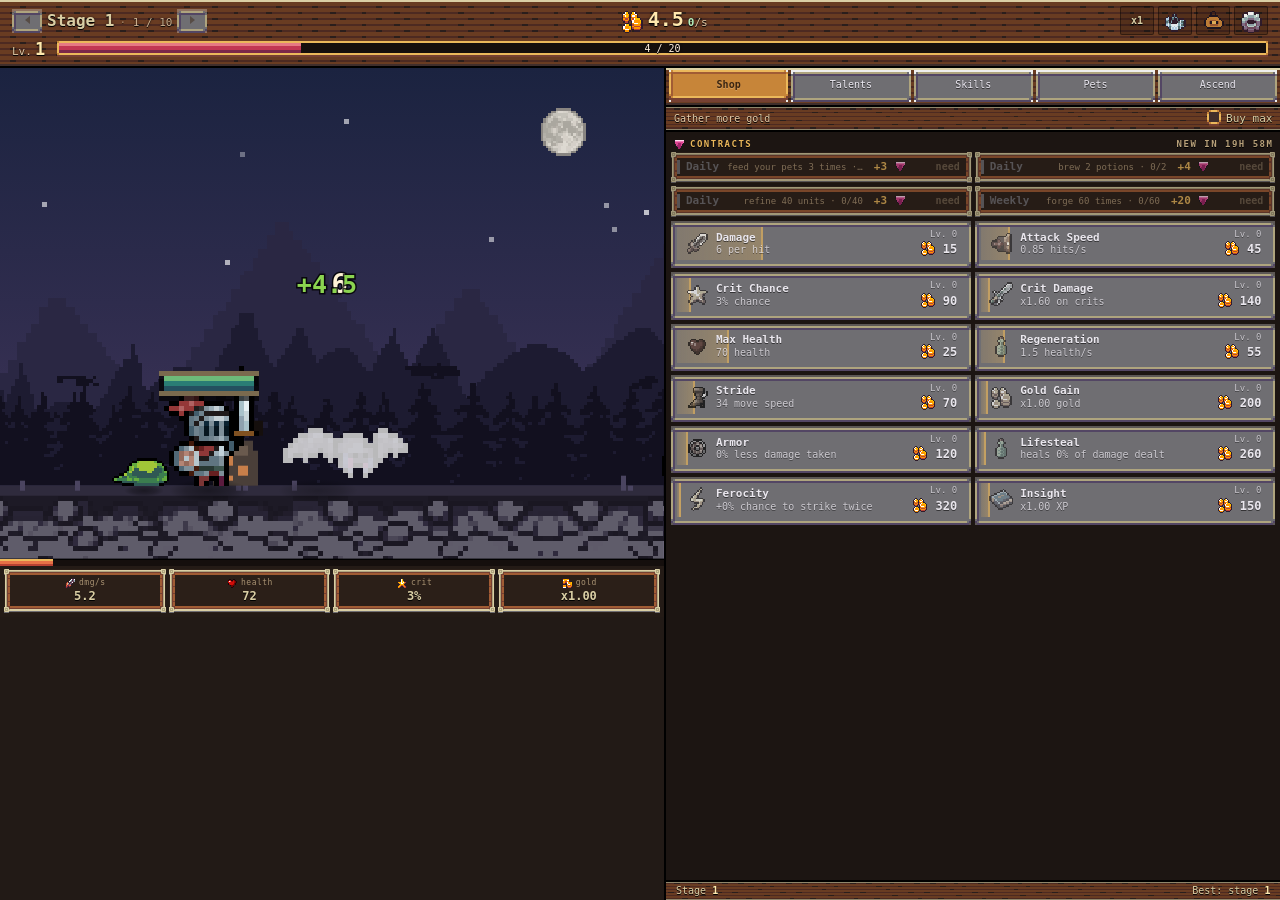
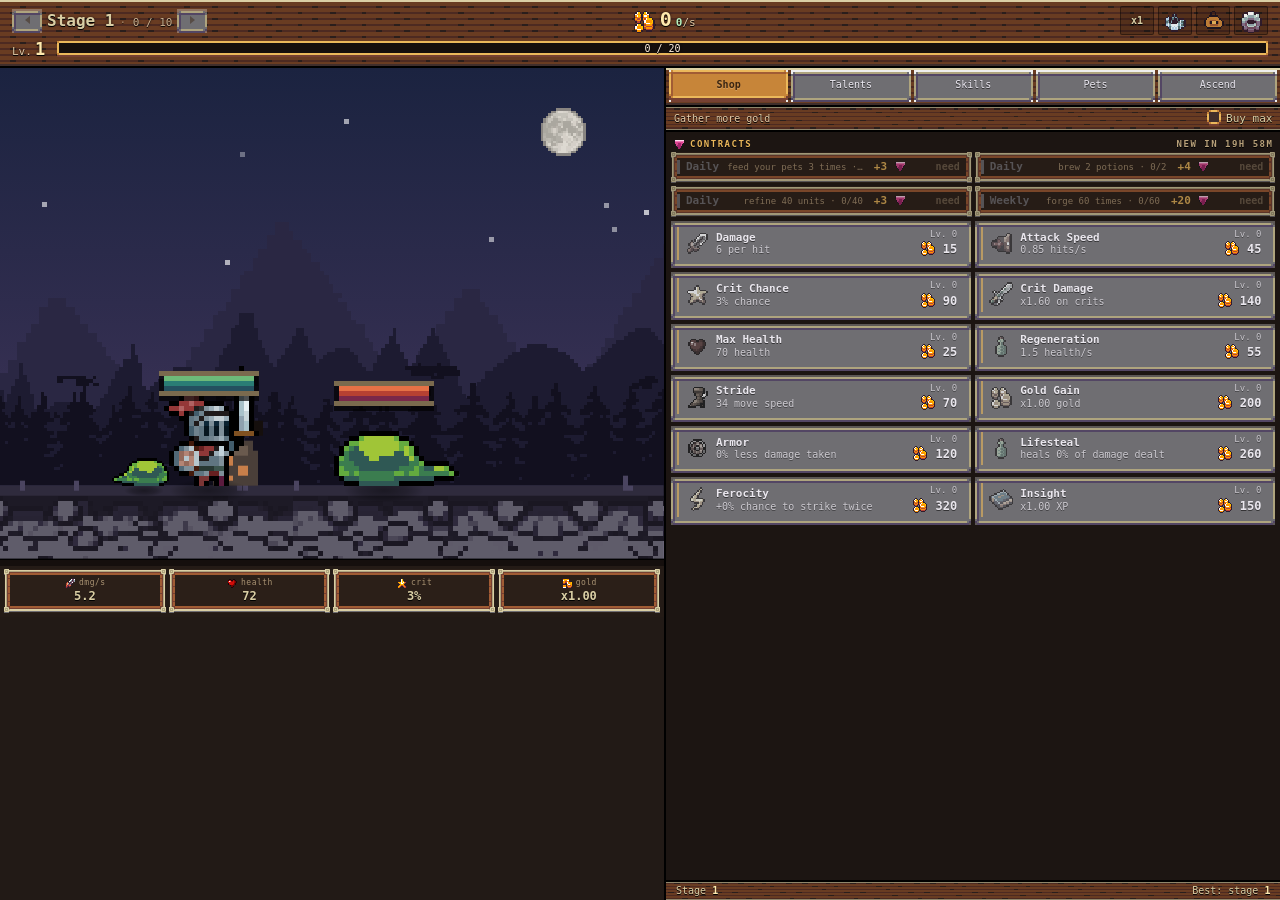
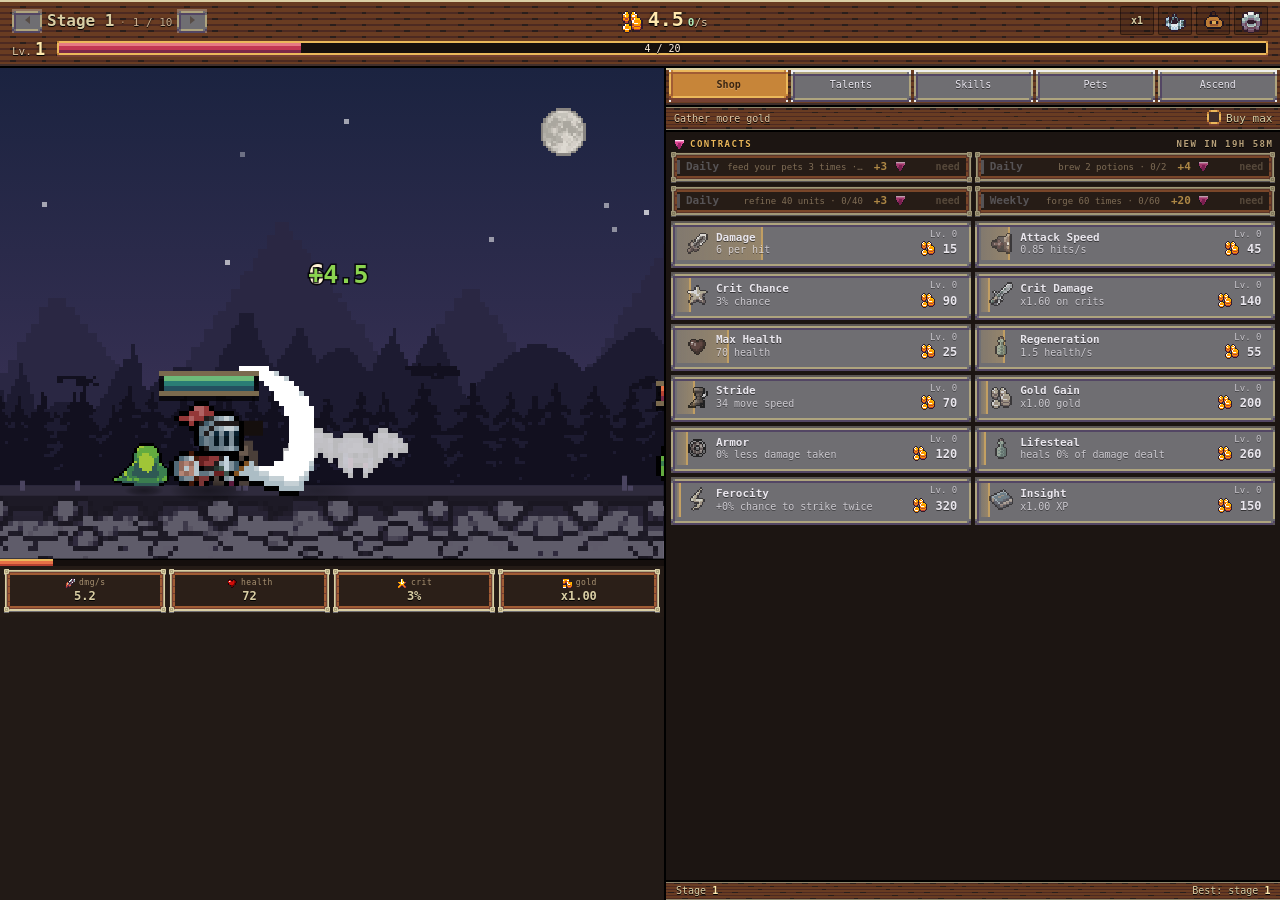
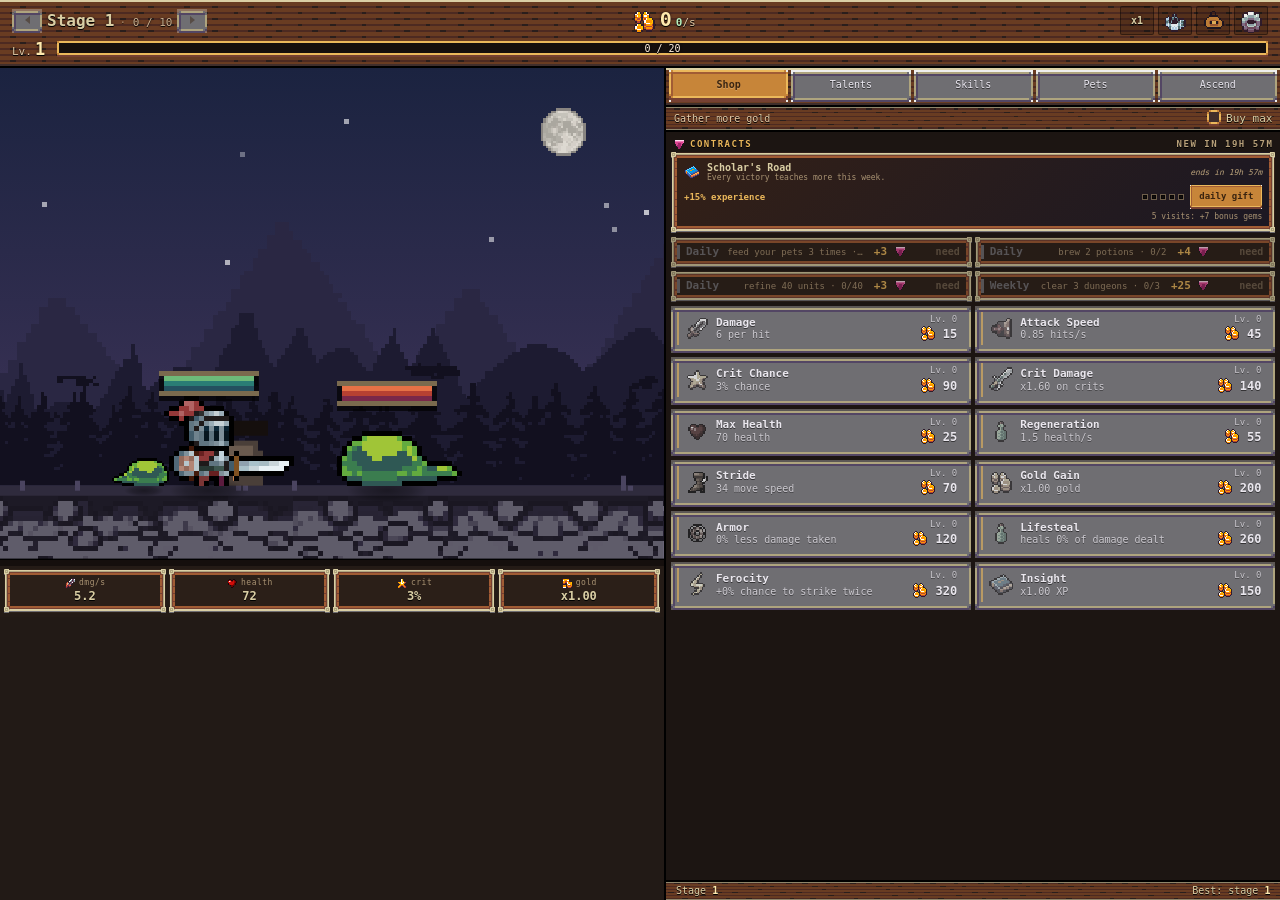
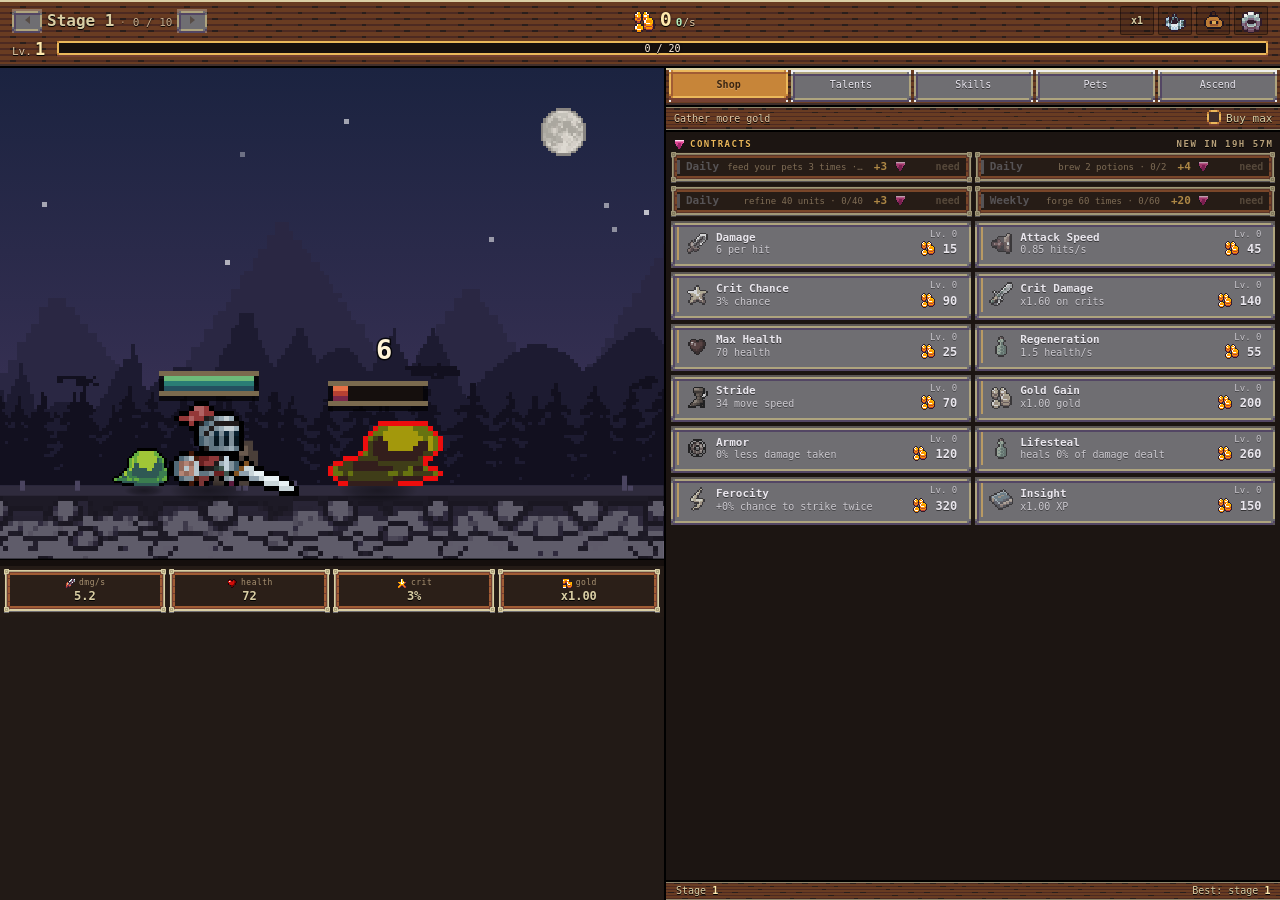
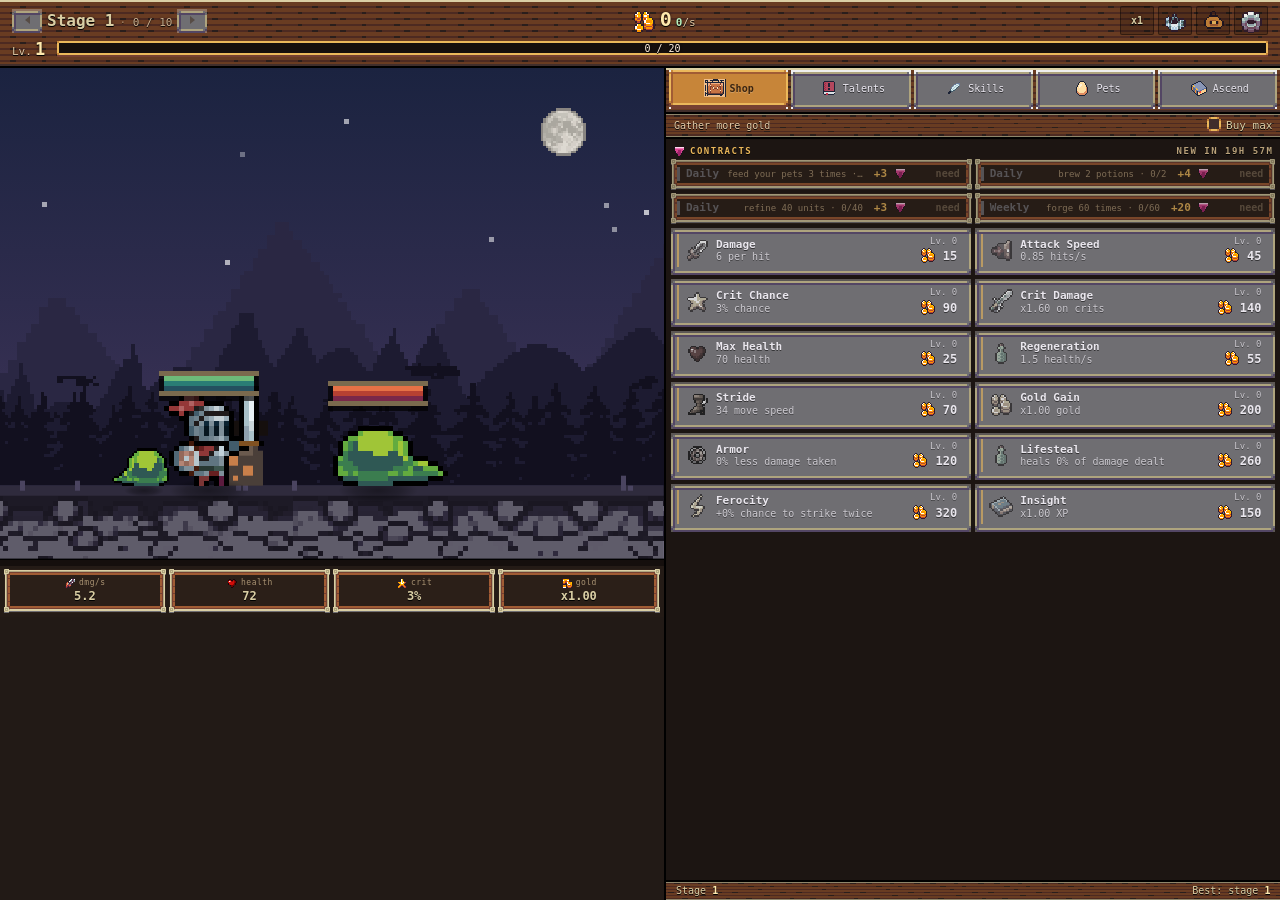
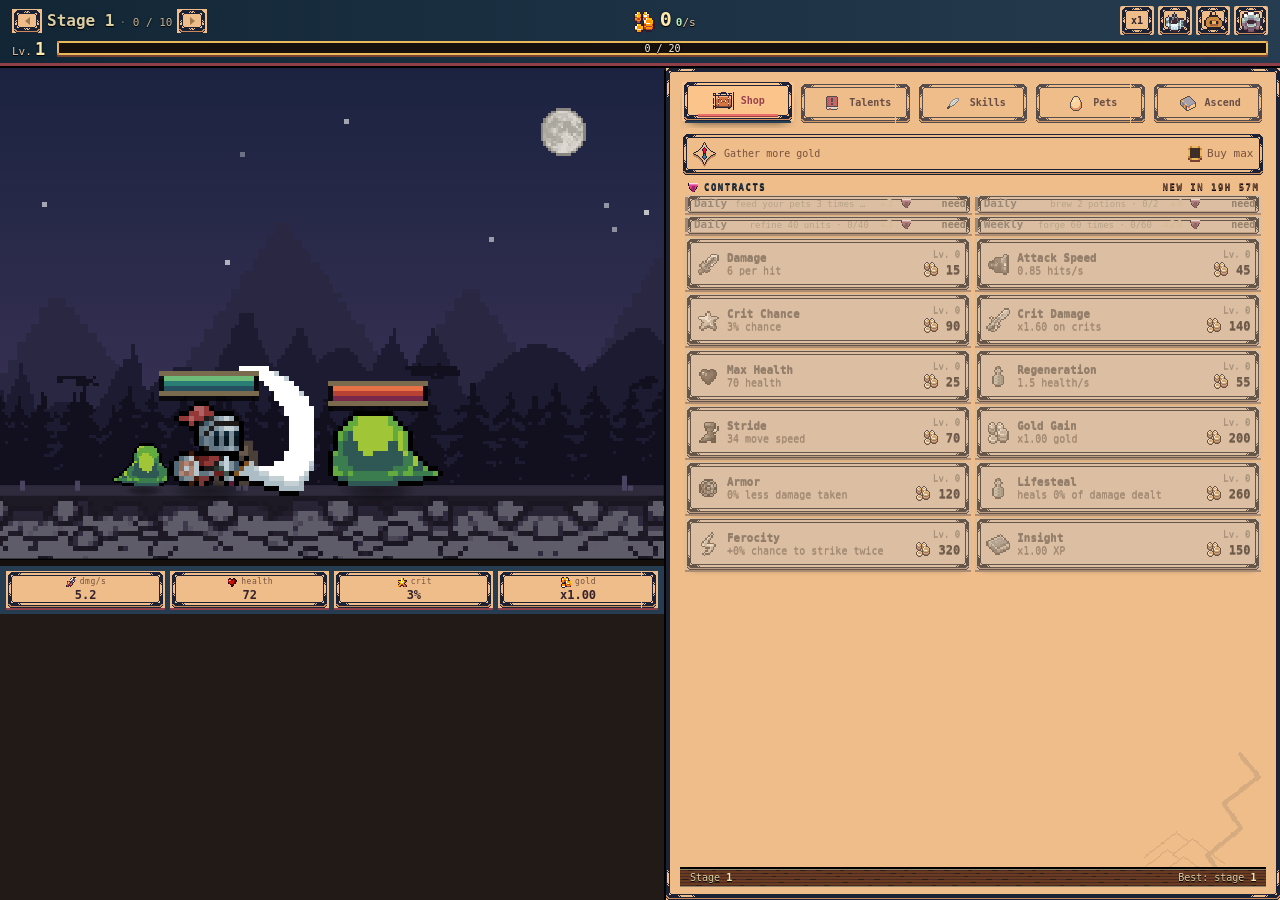
